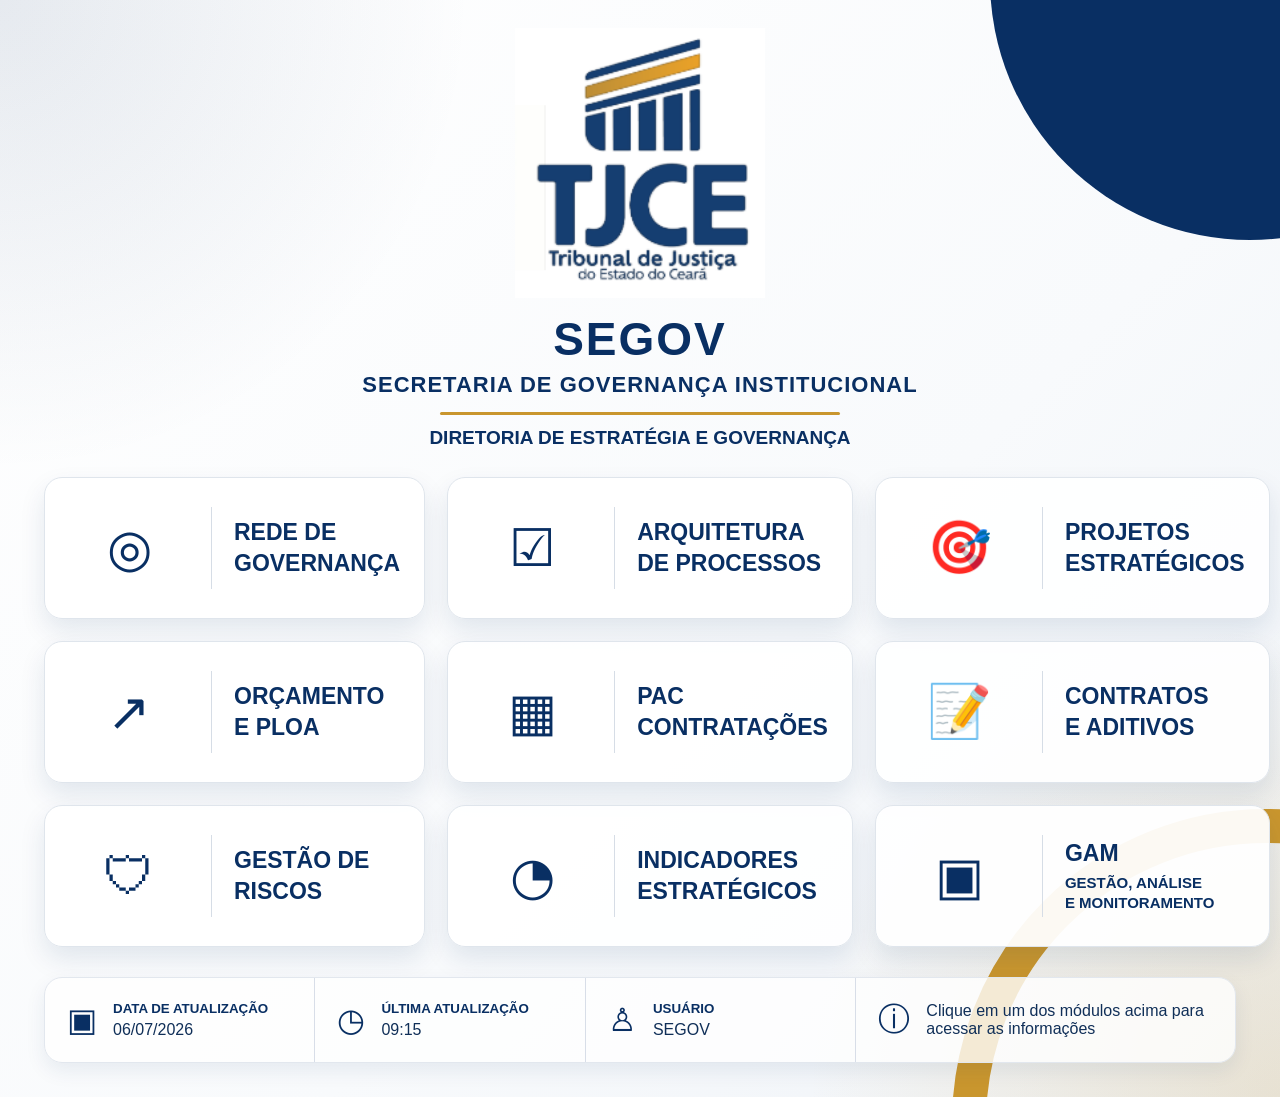
==== index.html @ 6ba002aa "Add files via upload" ====
<!DOCTYPE html>
<html lang="pt-BR">
<head>
<meta charset="UTF-8">
<meta name="viewport" content="width=device-width, initial-scale=1.0">
<title>Cockpit de Governança - TJCE</title>
<style>
:root {
  --azul:#092f63;
  --azul2:#0f407a;
  --dourado:#c9962e;
  --cinza:#f5f7fa;
  --texto:#092f63;
}
* { box-sizing:border-box; margin:0; padding:0; font-family:"Segoe UI", Arial, sans-serif; }
body {
  min-height:100vh;
  background:
    radial-gradient(circle at 0% 0%, rgba(9,47,99,.10), transparent 28%),
    radial-gradient(circle at 100% 100%, rgba(201,150,46,.18), transparent 28%),
    linear-gradient(135deg,#ffffff 0%,#f8fafc 60%,#eef2f7 100%);
  color:var(--texto);
}
.page {
  min-height:100vh;
  padding:28px 44px 34px;
  position:relative;
  overflow:hidden;
}
.page:before {
  content:"";
  position:absolute;
  width:520px;
  height:520px;
  right:-230px;
  top:-280px;
  border-radius:50%;
  background:var(--azul);
  z-index:0;
}
.page:after {
  content:"";
  position:absolute;
  width:560px;
  height:560px;
  right:-300px;
  bottom:-340px;
  border-radius:50%;
  border:34px solid var(--dourado);
  z-index:0;
}
.header, .grid, .footer, .panel { position:relative; z-index:2; }
.header { text-align:center; margin-bottom:28px; }
.logo { width:250px; max-width:70%; margin-bottom:10px; }
.header h1 { font-size:46px; letter-spacing:2px; color:var(--azul); font-weight:900; }
.header h2 { margin-top:6px; font-size:22px; letter-spacing:1px; color:var(--azul); font-weight:800; }
.line { width:400px; max-width:70%; height:3px; background:var(--dourado); margin:14px auto 12px; border-radius:99px; }
.header h3 { font-size:19px; font-weight:700; color:var(--azul); }
.grid {
  display:grid;
  grid-template-columns:repeat(3,1fr);
  gap:22px;
  max-width:1260px;
  margin:0 auto;
}
.card {
  min-height:140px;
  background:rgba(255,255,255,.94);
  border:1px solid #dfe5ec;
  border-radius:18px;
  padding:24px;
  display:grid;
  grid-template-columns:120px 1px 1fr;
  align-items:center;
  gap:22px;
  box-shadow:0 12px 26px rgba(9,47,99,.10);
  cursor:pointer;
  transition:.22s ease;
  text-decoration:none;
  color:var(--azul);
}
.card:hover {
  transform:translateY(-5px);
  border-color:var(--dourado);
  box-shadow:0 18px 32px rgba(9,47,99,.18);
}
.icon {
  width:92px;
  height:92px;
  margin:auto;
  display:flex;
  align-items:center;
  justify-content:center;
  font-size:52px;
  color:var(--azul);
}
.sep { height:82px; background:#d6dde6; }
.card-title { font-size:23px; line-height:1.35; font-weight:900; text-transform:uppercase; }
.card-sub { display:block; font-size:15px; margin-top:4px; font-weight:800; }
.footer {
  max-width:1260px;
  margin:30px auto 0;
  display:grid;
  grid-template-columns:1fr 1fr 1fr 1.4fr;
  background:rgba(255,255,255,.80);
  border-radius:18px;
  border:1px solid #e2e7ee;
  box-shadow:0 8px 20px rgba(9,47,99,.08);
  overflow:hidden;
}
.footer-item {
  padding:20px 22px;
  display:flex;
  gap:16px;
  align-items:center;
  border-right:1px solid #d8dee8;
}
.footer-item:last-child { border-right:none; }
.footer-icon { font-size:32px; color:var(--azul); }
.footer-item small { display:block; font-weight:800; margin-bottom:5px; color:var(--azul); }
.footer-item span { font-size:16px; color:#102f58; }
.panel {
  max-width:1260px;
  margin:24px auto 0;
  display:none;
  background:var(--azul);
  color:#fff;
  border-radius:18px;
  padding:24px 28px;
  box-shadow:0 12px 26px rgba(9,47,99,.18);
}
.panel.active { display:block; }
.panel h2 { margin-bottom:8px; }
.panel p { color:#e7eef8; }
.back {
  margin-top:14px;
  background:var(--dourado);
  color:#fff;
  border:0;
  border-radius:10px;
  padding:10px 18px;
  font-weight:800;
  cursor:pointer;
}
@media(max-width:1050px) {
  .grid { grid-template-columns:1fr 1fr; }
  .footer { grid-template-columns:1fr 1fr; }
}
@media(max-width:720px) {
  .page { padding:20px; }
  .header h1 { font-size:34px; }
  .grid { grid-template-columns:1fr; }
  .card { grid-template-columns:82px 1px 1fr; padding:18px; }
  .icon { width:70px; height:70px; font-size:40px; }
  .card-title { font-size:19px; }
  .footer { grid-template-columns:1fr; }
  .footer-item { border-right:none; border-bottom:1px solid #d8dee8; }
}
</style>
</head>
<body>
<div class="page">
  <header class="header">
    <img class="logo" src="[data-uri]" alt="Logo TJCE">
    <h1>SEGOV</h1>
    <h2>SECRETARIA DE GOVERNANÇA INSTITUCIONAL</h2>
    <div class="line"></div>
    <h3>DIRETORIA DE ESTRATÉGIA E GOVERNANÇA</h3>
  </header>

  <main class="grid">
    <a class="card" href="#rede" onclick="openPanel('rede')"><div class="icon">◎</div><div class="sep"></div><div class="card-title">Rede de<br>Governança</div></a>
    <a class="card" href="#processos" onclick="openPanel('processos')"><div class="icon">☑</div><div class="sep"></div><div class="card-title">Arquitetura<br>de Processos</div></a>
    <a class="card" href="#projetos" onclick="openPanel('projetos')"><div class="icon">🎯</div><div class="sep"></div><div class="card-title">Projetos<br>Estratégicos</div></a>
    <a class="card" href="#orcamento" onclick="openPanel('orcamento')"><div class="icon">↗</div><div class="sep"></div><div class="card-title">Orçamento<br>e PLOA</div></a>
    <a class="card" href="#pac" onclick="openPanel('pac')"><div class="icon">▦</div><div class="sep"></div><div class="card-title">PAC<br>Contratações</div></a>
    <a class="card" href="#contratos" onclick="openPanel('contratos')"><div class="icon">📝</div><div class="sep"></div><div class="card-title">Contratos<br>e Aditivos</div></a>
    <a class="card" href="#riscos" onclick="openPanel('riscos')"><div class="icon">🛡</div><div class="sep"></div><div class="card-title">Gestão de<br>Riscos</div></a>
    <a class="card" href="#indicadores" onclick="openPanel('indicadores')"><div class="icon">◔</div><div class="sep"></div><div class="card-title">Indicadores<br>Estratégicos</div></a>
    <a class="card" href="#gam" onclick="openPanel('gam')"><div class="icon">▣</div><div class="sep"></div><div class="card-title">GAM<span class="card-sub">Gestão, Análise<br>e Monitoramento</span></div></a>
  </main>

  <section id="rede" class="panel"><h2>Rede de Governança</h2><p>Área para diagnóstico, representantes, reuniões, pendências, planos de ação e acompanhamento das unidades.</p><button class="back" onclick="closePanels()">Voltar</button></section>
  <section id="processos" class="panel"><h2>Arquitetura de Processos</h2><p>Área para cadeia de valor, processos mapeados, fluxos, responsáveis e revisão dos processos institucionais.</p><button class="back" onclick="closePanels()">Voltar</button></section>
  <section id="projetos" class="panel"><h2>Projetos Estratégicos</h2><p>Área para monitoramento dos projetos estratégicos, entregas, responsáveis, cronogramas e status.</p><button class="back" onclick="closePanels()">Voltar</button></section>
  <section id="orcamento" class="panel"><h2>Orçamento e PLOA</h2><p>Área para demandas orçamentárias, LOA/PLOA, execução, projeções e consolidação de necessidades.</p><button class="back" onclick="closePanels()">Voltar</button></section>
  <section id="pac" class="panel"><h2>PAC Contratações</h2><p>Área para demandas do PAC, inclusões, alterações, exclusões, situação das contratações e aderência ao planejamento.</p><button class="back" onclick="closePanels()">Voltar</button></section>
  <section id="contratos" class="panel"><h2>Contratos e Aditivos</h2><p>Área para renovações, aditivos, repactuações, reajustes, contas vinculadas e contratos críticos.</p><button class="back" onclick="closePanels()">Voltar</button></section>
  <section id="riscos" class="panel"><h2>Gestão de Riscos</h2><p>Área para riscos institucionais, controles, planos de tratamento e matriz de acompanhamento.</p><button class="back" onclick="closePanels()">Voltar</button></section>
  <section id="indicadores" class="panel"><h2>Indicadores Estratégicos</h2><p>Área para KPIs, metas, desempenho das unidades, prazos, gargalos e visão executiva.</p><button class="back" onclick="closePanels()">Voltar</button></section>
  <section id="gam" class="panel"><h2>GAM — Gestão, Análise e Monitoramento</h2><p>Área para relatórios gerenciais, monitoramento integrado, análises executivas e painéis de acompanhamento.</p><button class="back" onclick="closePanels()">Voltar</button></section>

  <footer class="footer">
    <div class="footer-item"><div class="footer-icon">▣</div><div><small>DATA DE ATUALIZAÇÃO</small><span>06/07/2026</span></div></div>
    <div class="footer-item"><div class="footer-icon">◷</div><div><small>ÚLTIMA ATUALIZAÇÃO</small><span>09:15</span></div></div>
    <div class="footer-item"><div class="footer-icon">♙</div><div><small>USUÁRIO</small><span>SEGOV</span></div></div>
    <div class="footer-item"><div class="footer-icon">ⓘ</div><div><span>Clique em um dos módulos acima para acessar as informações</span></div></div>
  </footer>
</div>
<script>
function openPanel(id) {
  document.querySelectorAll('.panel').forEach(p => p.classList.remove('active'));
  document.getElementById(id).classList.add('active');
}
function closePanels() {
  document.querySelectorAll('.panel').forEach(p => p.classList.remove('active'));
  history.pushState("", document.title, window.location.pathname + window.location.search);
}
</script>
</body>
</html>
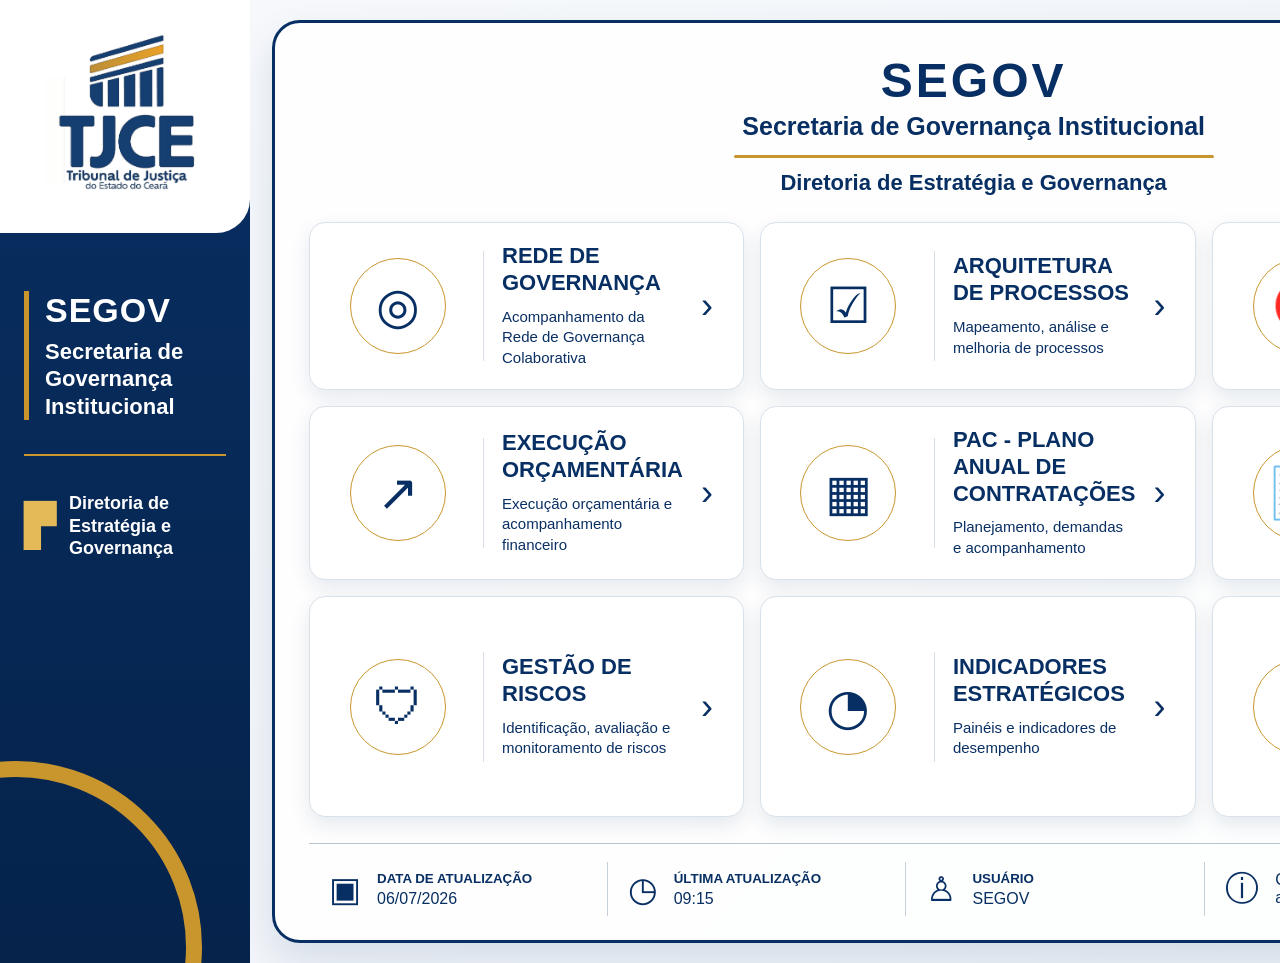
==== commit 82be5f0f: "Update index.html" ====
--- a/index.html
+++ b/index.html
@@ -3,209 +3,87 @@
 <head>
 <meta charset="UTF-8">
 <meta name="viewport" content="width=device-width, initial-scale=1.0">
-<title>Cockpit de Governança - TJCE</title>
+<title>SEGOV - Cockpit de Governança</title>
 <style>
-:root {
-  --azul:#092f63;
-  --azul2:#0f407a;
-  --dourado:#c9962e;
-  --cinza:#f5f7fa;
-  --texto:#092f63;
-}
-* { box-sizing:border-box; margin:0; padding:0; font-family:"Segoe UI", Arial, sans-serif; }
-body {
-  min-height:100vh;
-  background:
-    radial-gradient(circle at 0% 0%, rgba(9,47,99,.10), transparent 28%),
-    radial-gradient(circle at 100% 100%, rgba(201,150,46,.18), transparent 28%),
-    linear-gradient(135deg,#ffffff 0%,#f8fafc 60%,#eef2f7 100%);
-  color:var(--texto);
-}
-.page {
-  min-height:100vh;
-  padding:28px 44px 34px;
-  position:relative;
-  overflow:hidden;
-}
-.page:before {
-  content:"";
-  position:absolute;
-  width:520px;
-  height:520px;
-  right:-230px;
-  top:-280px;
-  border-radius:50%;
-  background:var(--azul);
-  z-index:0;
-}
-.page:after {
-  content:"";
-  position:absolute;
-  width:560px;
-  height:560px;
-  right:-300px;
-  bottom:-340px;
-  border-radius:50%;
-  border:34px solid var(--dourado);
-  z-index:0;
-}
-.header, .grid, .footer, .panel { position:relative; z-index:2; }
-.header { text-align:center; margin-bottom:28px; }
-.logo { width:250px; max-width:70%; margin-bottom:10px; }
-.header h1 { font-size:46px; letter-spacing:2px; color:var(--azul); font-weight:900; }
-.header h2 { margin-top:6px; font-size:22px; letter-spacing:1px; color:var(--azul); font-weight:800; }
-.line { width:400px; max-width:70%; height:3px; background:var(--dourado); margin:14px auto 12px; border-radius:99px; }
-.header h3 { font-size:19px; font-weight:700; color:var(--azul); }
-.grid {
-  display:grid;
-  grid-template-columns:repeat(3,1fr);
-  gap:22px;
-  max-width:1260px;
-  margin:0 auto;
-}
-.card {
-  min-height:140px;
-  background:rgba(255,255,255,.94);
-  border:1px solid #dfe5ec;
-  border-radius:18px;
-  padding:24px;
-  display:grid;
-  grid-template-columns:120px 1px 1fr;
-  align-items:center;
-  gap:22px;
-  box-shadow:0 12px 26px rgba(9,47,99,.10);
-  cursor:pointer;
-  transition:.22s ease;
-  text-decoration:none;
-  color:var(--azul);
-}
-.card:hover {
-  transform:translateY(-5px);
-  border-color:var(--dourado);
-  box-shadow:0 18px 32px rgba(9,47,99,.18);
-}
-.icon {
-  width:92px;
-  height:92px;
-  margin:auto;
-  display:flex;
-  align-items:center;
-  justify-content:center;
-  font-size:52px;
-  color:var(--azul);
-}
-.sep { height:82px; background:#d6dde6; }
-.card-title { font-size:23px; line-height:1.35; font-weight:900; text-transform:uppercase; }
-.card-sub { display:block; font-size:15px; margin-top:4px; font-weight:800; }
-.footer {
-  max-width:1260px;
-  margin:30px auto 0;
-  display:grid;
-  grid-template-columns:1fr 1fr 1fr 1.4fr;
-  background:rgba(255,255,255,.80);
-  border-radius:18px;
-  border:1px solid #e2e7ee;
-  box-shadow:0 8px 20px rgba(9,47,99,.08);
-  overflow:hidden;
-}
-.footer-item {
-  padding:20px 22px;
-  display:flex;
-  gap:16px;
-  align-items:center;
-  border-right:1px solid #d8dee8;
-}
-.footer-item:last-child { border-right:none; }
-.footer-icon { font-size:32px; color:var(--azul); }
-.footer-item small { display:block; font-weight:800; margin-bottom:5px; color:var(--azul); }
-.footer-item span { font-size:16px; color:#102f58; }
-.panel {
-  max-width:1260px;
-  margin:24px auto 0;
-  display:none;
-  background:var(--azul);
-  color:#fff;
-  border-radius:18px;
-  padding:24px 28px;
-  box-shadow:0 12px 26px rgba(9,47,99,.18);
-}
-.panel.active { display:block; }
-.panel h2 { margin-bottom:8px; }
-.panel p { color:#e7eef8; }
-.back {
-  margin-top:14px;
-  background:var(--dourado);
-  color:#fff;
-  border:0;
-  border-radius:10px;
-  padding:10px 18px;
-  font-weight:800;
-  cursor:pointer;
-}
-@media(max-width:1050px) {
-  .grid { grid-template-columns:1fr 1fr; }
-  .footer { grid-template-columns:1fr 1fr; }
-}
-@media(max-width:720px) {
-  .page { padding:20px; }
-  .header h1 { font-size:34px; }
-  .grid { grid-template-columns:1fr; }
-  .card { grid-template-columns:82px 1px 1fr; padding:18px; }
-  .icon { width:70px; height:70px; font-size:40px; }
-  .card-title { font-size:19px; }
-  .footer { grid-template-columns:1fr; }
-  .footer-item { border-right:none; border-bottom:1px solid #d8dee8; }
-}
+:root{--azul:#082f63;--azul2:#05234b;--dourado:#c9962e;--texto:#061f48;--borda:#d9e1ea}
+*{box-sizing:border-box;margin:0;padding:0;font-family:"Segoe UI",Arial,sans-serif}
+body{min-height:100vh;background:linear-gradient(135deg,#f7f9fc,#eef3f8);color:var(--texto)}
+.dashboard{min-height:100vh;display:grid;grid-template-columns:250px 1fr}
+.sidebar{background:linear-gradient(180deg,var(--azul),var(--azul2));color:#fff;padding:28px 24px;position:relative;overflow:hidden}
+.sidebar:after{content:"";position:absolute;width:340px;height:340px;border:16px solid var(--dourado);border-radius:50%;left:-170px;bottom:-170px}
+.logo-box{background:#fff;margin:-28px -24px 58px;padding:28px 20px;text-align:center;border-bottom-right-radius:34px}
+.logo-box img{width:160px;max-width:100%}
+.side-title{border-left:5px solid var(--dourado);padding-left:16px;margin-bottom:34px;position:relative;z-index:1}
+.side-title h1{font-size:34px;letter-spacing:1px;margin-bottom:8px}
+.side-title p{font-size:22px;line-height:1.25;font-weight:700}
+.side-line{height:2px;background:var(--dourado);margin:26px 0 36px;position:relative;z-index:1}
+.side-dept{display:flex;gap:14px;align-items:center;font-size:18px;font-weight:600;line-height:1.25;position:relative;z-index:1}
+.side-dept .icon{font-size:40px;color:#e4b957}
+.main{padding:20px 22px}
+.frame{min-height:calc(100vh - 40px);border:3px solid var(--azul);border-radius:28px;background:rgba(255,255,255,.9);padding:30px 34px 24px;box-shadow:0 18px 38px rgba(8,47,99,.12)}
+.header{text-align:center;margin-bottom:26px}
+.header h1{font-size:48px;color:var(--azul);letter-spacing:3px;font-weight:900}
+.header h2{font-size:25px;color:var(--azul);margin-top:4px;font-weight:800}
+.gold-line{height:3px;width:480px;max-width:70%;background:var(--dourado);margin:14px auto 12px;border-radius:999px}
+.header h3{font-size:22px;color:var(--azul);font-weight:700}
+.cards{display:grid;grid-template-columns:repeat(3,1fr);gap:16px;margin-top:20px}
+.card{min-height:168px;background:#fff;border:1px solid var(--borda);border-radius:16px;display:grid;grid-template-columns:135px 1px 1fr 22px;align-items:center;gap:18px;padding:20px;color:var(--azul);text-decoration:none;box-shadow:0 8px 20px rgba(8,47,99,.10);transition:.2s ease;cursor:pointer}
+.card:hover{transform:translateY(-4px);border-color:var(--dourado);box-shadow:0 14px 28px rgba(8,47,99,.16)}
+.card-icon{width:96px;height:96px;border:1.5px solid var(--dourado);border-radius:50%;display:flex;align-items:center;justify-content:center;font-size:50px;color:var(--azul);margin:auto}
+.divider{height:110px;background:#d7dee7}
+.card h4{font-size:22px;line-height:1.22;text-transform:uppercase;margin-bottom:10px;font-weight:900}
+.card p{font-size:15px;line-height:1.38;color:#092f63}
+.arrow{font-size:36px;font-weight:300;color:var(--azul)}
+.panel{display:none;margin-top:22px;background:var(--azul);color:#fff;border-radius:18px;padding:22px 26px;box-shadow:0 12px 24px rgba(8,47,99,.16)}
+.panel.active{display:block}.panel h2{margin-bottom:8px}.panel p{color:#e7eef8}
+.back{margin-top:14px;background:var(--dourado);color:white;border:0;padding:10px 18px;border-radius:10px;font-weight:800;cursor:pointer}
+.footer{margin-top:26px;border-top:1px solid #b9c4d1;display:grid;grid-template-columns:1fr 1fr 1fr 1.45fr;padding-top:18px}
+.footer-item{display:flex;align-items:center;gap:16px;padding:4px 20px;border-right:1px solid #c6d0dc}.footer-item:last-child{border-right:none}
+.footer-icon{font-size:34px;color:var(--azul)}.footer-item small{display:block;color:var(--azul);font-weight:800;margin-bottom:4px}.footer-item span{color:var(--azul);font-size:16px}
+@media(max-width:1180px){.dashboard{grid-template-columns:1fr}.sidebar{display:none}.cards{grid-template-columns:1fr 1fr}}
+@media(max-width:760px){.main{padding:12px}.frame{padding:22px 16px}.header h1{font-size:34px}.header h2{font-size:19px}.header h3{font-size:17px}.cards{grid-template-columns:1fr}.card{grid-template-columns:90px 1px 1fr 18px;gap:12px;padding:16px}.card-icon{width:74px;height:74px;font-size:38px}.divider{height:84px}.card h4{font-size:18px}.card p{font-size:13px}.footer{grid-template-columns:1fr}.footer-item{border-right:none;border-bottom:1px solid #c6d0dc;padding:14px 6px}}
 </style>
 </head>
 <body>
-<div class="page">
-  <header class="header">
-    <img class="logo" src="[data-uri]" alt="Logo TJCE">
-    <h1>SEGOV</h1>
-    <h2>SECRETARIA DE GOVERNANÇA INSTITUCIONAL</h2>
-    <div class="line"></div>
-    <h3>DIRETORIA DE ESTRATÉGIA E GOVERNANÇA</h3>
-  </header>
-
-  <main class="grid">
-    <a class="card" href="#rede" onclick="openPanel('rede')"><div class="icon">◎</div><div class="sep"></div><div class="card-title">Rede de<br>Governança</div></a>
-    <a class="card" href="#processos" onclick="openPanel('processos')"><div class="icon">☑</div><div class="sep"></div><div class="card-title">Arquitetura<br>de Processos</div></a>
-    <a class="card" href="#projetos" onclick="openPanel('projetos')"><div class="icon">🎯</div><div class="sep"></div><div class="card-title">Projetos<br>Estratégicos</div></a>
-    <a class="card" href="#orcamento" onclick="openPanel('orcamento')"><div class="icon">↗</div><div class="sep"></div><div class="card-title">Orçamento<br>e PLOA</div></a>
-    <a class="card" href="#pac" onclick="openPanel('pac')"><div class="icon">▦</div><div class="sep"></div><div class="card-title">PAC<br>Contratações</div></a>
-    <a class="card" href="#contratos" onclick="openPanel('contratos')"><div class="icon">📝</div><div class="sep"></div><div class="card-title">Contratos<br>e Aditivos</div></a>
-    <a class="card" href="#riscos" onclick="openPanel('riscos')"><div class="icon">🛡</div><div class="sep"></div><div class="card-title">Gestão de<br>Riscos</div></a>
-    <a class="card" href="#indicadores" onclick="openPanel('indicadores')"><div class="icon">◔</div><div class="sep"></div><div class="card-title">Indicadores<br>Estratégicos</div></a>
-    <a class="card" href="#gam" onclick="openPanel('gam')"><div class="icon">▣</div><div class="sep"></div><div class="card-title">GAM<span class="card-sub">Gestão, Análise<br>e Monitoramento</span></div></a>
-  </main>
-
-  <section id="rede" class="panel"><h2>Rede de Governança</h2><p>Área para diagnóstico, representantes, reuniões, pendências, planos de ação e acompanhamento das unidades.</p><button class="back" onclick="closePanels()">Voltar</button></section>
-  <section id="processos" class="panel"><h2>Arquitetura de Processos</h2><p>Área para cadeia de valor, processos mapeados, fluxos, responsáveis e revisão dos processos institucionais.</p><button class="back" onclick="closePanels()">Voltar</button></section>
-  <section id="projetos" class="panel"><h2>Projetos Estratégicos</h2><p>Área para monitoramento dos projetos estratégicos, entregas, responsáveis, cronogramas e status.</p><button class="back" onclick="closePanels()">Voltar</button></section>
-  <section id="orcamento" class="panel"><h2>Orçamento e PLOA</h2><p>Área para demandas orçamentárias, LOA/PLOA, execução, projeções e consolidação de necessidades.</p><button class="back" onclick="closePanels()">Voltar</button></section>
-  <section id="pac" class="panel"><h2>PAC Contratações</h2><p>Área para demandas do PAC, inclusões, alterações, exclusões, situação das contratações e aderência ao planejamento.</p><button class="back" onclick="closePanels()">Voltar</button></section>
-  <section id="contratos" class="panel"><h2>Contratos e Aditivos</h2><p>Área para renovações, aditivos, repactuações, reajustes, contas vinculadas e contratos críticos.</p><button class="back" onclick="closePanels()">Voltar</button></section>
-  <section id="riscos" class="panel"><h2>Gestão de Riscos</h2><p>Área para riscos institucionais, controles, planos de tratamento e matriz de acompanhamento.</p><button class="back" onclick="closePanels()">Voltar</button></section>
-  <section id="indicadores" class="panel"><h2>Indicadores Estratégicos</h2><p>Área para KPIs, metas, desempenho das unidades, prazos, gargalos e visão executiva.</p><button class="back" onclick="closePanels()">Voltar</button></section>
-  <section id="gam" class="panel"><h2>GAM — Gestão, Análise e Monitoramento</h2><p>Área para relatórios gerenciais, monitoramento integrado, análises executivas e painéis de acompanhamento.</p><button class="back" onclick="closePanels()">Voltar</button></section>
-
-  <footer class="footer">
-    <div class="footer-item"><div class="footer-icon">▣</div><div><small>DATA DE ATUALIZAÇÃO</small><span>06/07/2026</span></div></div>
-    <div class="footer-item"><div class="footer-icon">◷</div><div><small>ÚLTIMA ATUALIZAÇÃO</small><span>09:15</span></div></div>
-    <div class="footer-item"><div class="footer-icon">♙</div><div><small>USUÁRIO</small><span>SEGOV</span></div></div>
-    <div class="footer-item"><div class="footer-icon">ⓘ</div><div><span>Clique em um dos módulos acima para acessar as informações</span></div></div>
-  </footer>
-</div>
+<div class="dashboard">
+<aside class="sidebar">
+<div class="logo-box"><img src="[data-uri]" alt="Logo TJCE"></div>
+<div class="side-title"><h1>SEGOV</h1><p>Secretaria de<br>Governança<br>Institucional</p></div>
+<div class="side-line"></div>
+<div class="side-dept"><div class="icon">▛</div><div>Diretoria de<br>Estratégia e<br>Governança</div></div>
+</aside>
+<main class="main"><section class="frame">
+<header class="header"><h1>SEGOV</h1><h2>Secretaria de Governança Institucional</h2><div class="gold-line"></div><h3>Diretoria de Estratégia e Governança</h3></header>
+<section class="cards">
+<a class="card" href="#rede" onclick="openPanel('rede')"><div class="card-icon">◎</div><div class="divider"></div><div><h4>Rede de Governança</h4><p>Acompanhamento da Rede de Governança Colaborativa</p></div><div class="arrow">›</div></a>
+<a class="card" href="#processos" onclick="openPanel('processos')"><div class="card-icon">☑</div><div class="divider"></div><div><h4>Arquitetura de Processos</h4><p>Mapeamento, análise e melhoria de processos</p></div><div class="arrow">›</div></a>
+<a class="card" href="#projetos" onclick="openPanel('projetos')"><div class="card-icon">🎯</div><div class="divider"></div><div><h4>Projetos Estratégicos</h4><p>Acompanhamento dos projetos estratégicos do TJCE</p></div><div class="arrow">›</div></a>
+<a class="card" href="#orcamento" onclick="openPanel('orcamento')"><div class="card-icon">↗</div><div class="divider"></div><div><h4>Execução Orçamentária</h4><p>Execução orçamentária e acompanhamento financeiro</p></div><div class="arrow">›</div></a>
+<a class="card" href="#pac" onclick="openPanel('pac')"><div class="card-icon">▦</div><div class="divider"></div><div><h4>PAC - Plano Anual de Contratações</h4><p>Planejamento, demandas e acompanhamento</p></div><div class="arrow">›</div></a>
+<a class="card" href="#contratos" onclick="openPanel('contratos')"><div class="card-icon">📝</div><div class="divider"></div><div><h4>Contratos e Aditivos</h4><p>Gestão e fiscalização de contratos, aditivos e renovações</p></div><div class="arrow">›</div></a>
+<a class="card" href="#riscos" onclick="openPanel('riscos')"><div class="card-icon">🛡</div><div class="divider"></div><div><h4>Gestão de Riscos</h4><p>Identificação, avaliação e monitoramento de riscos</p></div><div class="arrow">›</div></a>
+<a class="card" href="#indicadores" onclick="openPanel('indicadores')"><div class="card-icon">◔</div><div class="divider"></div><div><h4>Indicadores Estratégicos</h4><p>Painéis e indicadores de desempenho</p></div><div class="arrow">›</div></a>
+<a class="card" href="#gam" onclick="openPanel('gam')"><div class="card-icon">▣</div><div class="divider"></div><div><h4>GAM - Gratificação por Alcance de Metas</h4><p>Gestão, análise e monitoramento das metas</p></div><div class="arrow">›</div></a>
+</section>
+<section id="rede" class="panel"><h2>Rede de Governança</h2><p>Substitua esta área por link, dashboard ou página específica.</p><button class="back" onclick="closePanels()">Voltar</button></section>
+<section id="processos" class="panel"><h2>Arquitetura de Processos</h2><p>Substitua esta área por link, dashboard ou página específica.</p><button class="back" onclick="closePanels()">Voltar</button></section>
+<section id="projetos" class="panel"><h2>Projetos Estratégicos</h2><p>Substitua esta área por link, dashboard ou página específica.</p><button class="back" onclick="closePanels()">Voltar</button></section>
+<section id="orcamento" class="panel"><h2>Execução Orçamentária</h2><p>Substitua esta área por link, dashboard ou página específica.</p><button class="back" onclick="closePanels()">Voltar</button></section>
+<section id="pac" class="panel"><h2>PAC - Plano Anual de Contratações</h2><p>Para abrir o site do PAC, substitua o href do botão pela URL oficial.</p><button class="back" onclick="closePanels()">Voltar</button></section>
+<section id="contratos" class="panel"><h2>Contratos e Aditivos</h2><p>Substitua esta área por link, dashboard ou página específica.</p><button class="back" onclick="closePanels()">Voltar</button></section>
+<section id="riscos" class="panel"><h2>Gestão de Riscos</h2><p>Substitua esta área por link, dashboard ou página específica.</p><button class="back" onclick="closePanels()">Voltar</button></section>
+<section id="indicadores" class="panel"><h2>Indicadores Estratégicos</h2><p>Substitua esta área por link, dashboard ou página específica.</p><button class="back" onclick="closePanels()">Voltar</button></section>
+<section id="gam" class="panel"><h2>GAM - Gratificação por Alcance de Metas</h2><p>Substitua esta área por link, dashboard ou página específica.</p><button class="back" onclick="closePanels()">Voltar</button></section>
+<footer class="footer">
+<div class="footer-item"><div class="footer-icon">▣</div><div><small>DATA DE ATUALIZAÇÃO</small><span>06/07/2026</span></div></div>
+<div class="footer-item"><div class="footer-icon">◷</div><div><small>ÚLTIMA ATUALIZAÇÃO</small><span>09:15</span></div></div>
+<div class="footer-item"><div class="footer-icon">♙</div><div><small>USUÁRIO</small><span>SEGOV</span></div></div>
+<div class="footer-item"><div class="footer-icon">ⓘ</div><div><span>Clique em um dos módulos acima para acessar as informações</span></div></div>
+</footer>
+</section></main></div>
 <script>
-function openPanel(id) {
-  document.querySelectorAll('.panel').forEach(p => p.classList.remove('active'));
-  document.getElementById(id).classList.add('active');
-}
-function closePanels() {
-  document.querySelectorAll('.panel').forEach(p => p.classList.remove('active'));
-  history.pushState("", document.title, window.location.pathname + window.location.search);
-}
+function openPanel(id){document.querySelectorAll(".panel").forEach(p=>p.classList.remove("active"));document.getElementById(id).classList.add("active")}
+function closePanels(){document.querySelectorAll(".panel").forEach(p=>p.classList.remove("active"));history.pushState("",document.title,window.location.pathname+window.location.search)}
 </script>
 </body>
-</html>+</html>
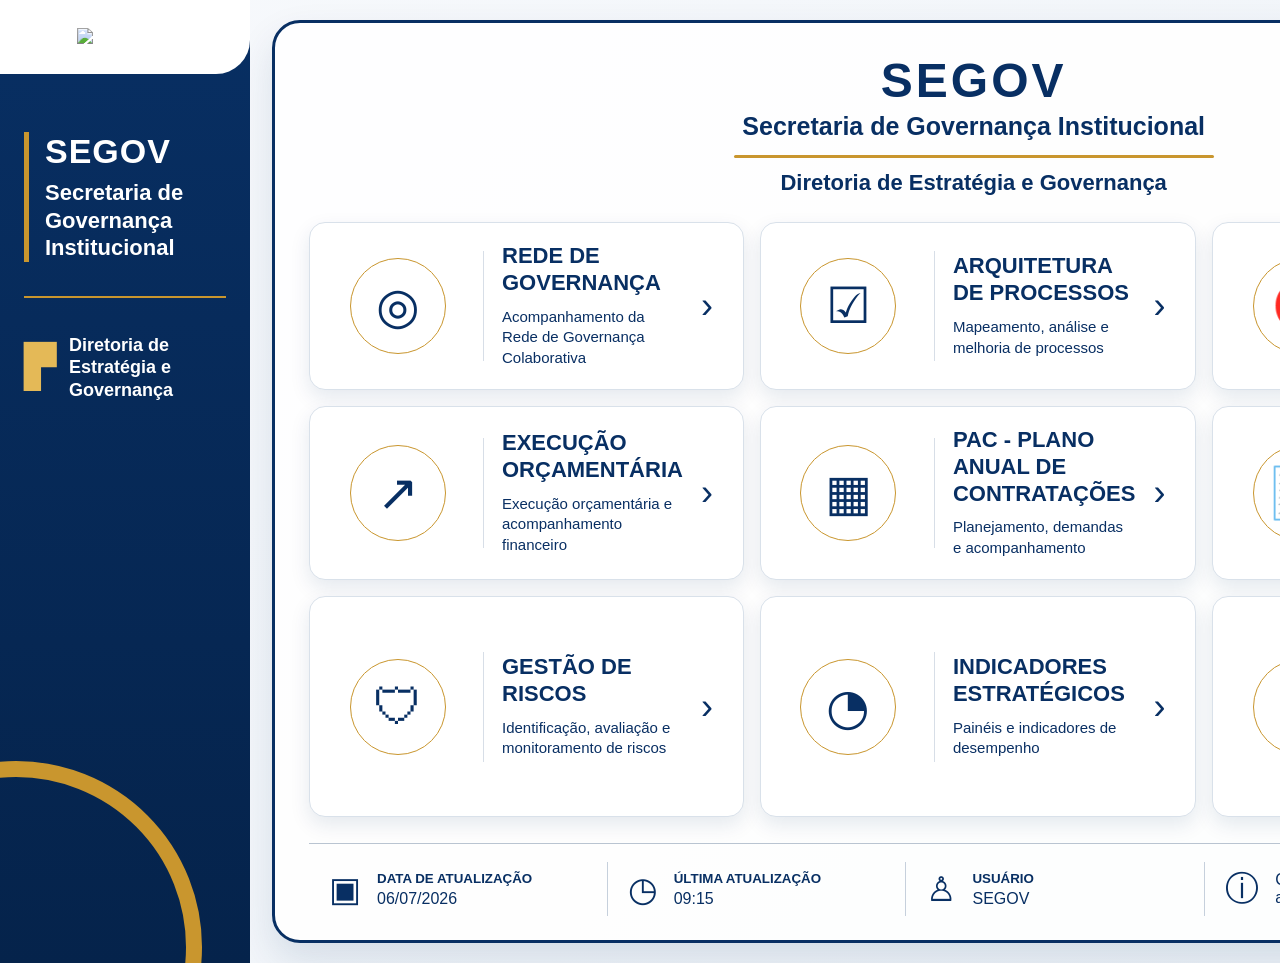
==== commit 57aaa40c: "Update index.html" ====
--- a/index.html
+++ b/index.html
@@ -3,87 +3,503 @@
 <head>
 <meta charset="UTF-8">
 <meta name="viewport" content="width=device-width, initial-scale=1.0">
-<title>SEGOV - Cockpit de Governança</title>
+<title>SEGOV - Portal de Governança</title>
+
 <style>
-:root{--azul:#082f63;--azul2:#05234b;--dourado:#c9962e;--texto:#061f48;--borda:#d9e1ea}
-*{box-sizing:border-box;margin:0;padding:0;font-family:"Segoe UI",Arial,sans-serif}
-body{min-height:100vh;background:linear-gradient(135deg,#f7f9fc,#eef3f8);color:var(--texto)}
-.dashboard{min-height:100vh;display:grid;grid-template-columns:250px 1fr}
-.sidebar{background:linear-gradient(180deg,var(--azul),var(--azul2));color:#fff;padding:28px 24px;position:relative;overflow:hidden}
-.sidebar:after{content:"";position:absolute;width:340px;height:340px;border:16px solid var(--dourado);border-radius:50%;left:-170px;bottom:-170px}
-.logo-box{background:#fff;margin:-28px -24px 58px;padding:28px 20px;text-align:center;border-bottom-right-radius:34px}
-.logo-box img{width:160px;max-width:100%}
-.side-title{border-left:5px solid var(--dourado);padding-left:16px;margin-bottom:34px;position:relative;z-index:1}
-.side-title h1{font-size:34px;letter-spacing:1px;margin-bottom:8px}
-.side-title p{font-size:22px;line-height:1.25;font-weight:700}
-.side-line{height:2px;background:var(--dourado);margin:26px 0 36px;position:relative;z-index:1}
-.side-dept{display:flex;gap:14px;align-items:center;font-size:18px;font-weight:600;line-height:1.25;position:relative;z-index:1}
-.side-dept .icon{font-size:40px;color:#e4b957}
-.main{padding:20px 22px}
-.frame{min-height:calc(100vh - 40px);border:3px solid var(--azul);border-radius:28px;background:rgba(255,255,255,.9);padding:30px 34px 24px;box-shadow:0 18px 38px rgba(8,47,99,.12)}
-.header{text-align:center;margin-bottom:26px}
-.header h1{font-size:48px;color:var(--azul);letter-spacing:3px;font-weight:900}
-.header h2{font-size:25px;color:var(--azul);margin-top:4px;font-weight:800}
-.gold-line{height:3px;width:480px;max-width:70%;background:var(--dourado);margin:14px auto 12px;border-radius:999px}
-.header h3{font-size:22px;color:var(--azul);font-weight:700}
-.cards{display:grid;grid-template-columns:repeat(3,1fr);gap:16px;margin-top:20px}
-.card{min-height:168px;background:#fff;border:1px solid var(--borda);border-radius:16px;display:grid;grid-template-columns:135px 1px 1fr 22px;align-items:center;gap:18px;padding:20px;color:var(--azul);text-decoration:none;box-shadow:0 8px 20px rgba(8,47,99,.10);transition:.2s ease;cursor:pointer}
-.card:hover{transform:translateY(-4px);border-color:var(--dourado);box-shadow:0 14px 28px rgba(8,47,99,.16)}
-.card-icon{width:96px;height:96px;border:1.5px solid var(--dourado);border-radius:50%;display:flex;align-items:center;justify-content:center;font-size:50px;color:var(--azul);margin:auto}
-.divider{height:110px;background:#d7dee7}
-.card h4{font-size:22px;line-height:1.22;text-transform:uppercase;margin-bottom:10px;font-weight:900}
-.card p{font-size:15px;line-height:1.38;color:#092f63}
-.arrow{font-size:36px;font-weight:300;color:var(--azul)}
-.panel{display:none;margin-top:22px;background:var(--azul);color:#fff;border-radius:18px;padding:22px 26px;box-shadow:0 12px 24px rgba(8,47,99,.16)}
-.panel.active{display:block}.panel h2{margin-bottom:8px}.panel p{color:#e7eef8}
-.back{margin-top:14px;background:var(--dourado);color:white;border:0;padding:10px 18px;border-radius:10px;font-weight:800;cursor:pointer}
-.footer{margin-top:26px;border-top:1px solid #b9c4d1;display:grid;grid-template-columns:1fr 1fr 1fr 1.45fr;padding-top:18px}
-.footer-item{display:flex;align-items:center;gap:16px;padding:4px 20px;border-right:1px solid #c6d0dc}.footer-item:last-child{border-right:none}
-.footer-icon{font-size:34px;color:var(--azul)}.footer-item small{display:block;color:var(--azul);font-weight:800;margin-bottom:4px}.footer-item span{color:var(--azul);font-size:16px}
-@media(max-width:1180px){.dashboard{grid-template-columns:1fr}.sidebar{display:none}.cards{grid-template-columns:1fr 1fr}}
-@media(max-width:760px){.main{padding:12px}.frame{padding:22px 16px}.header h1{font-size:34px}.header h2{font-size:19px}.header h3{font-size:17px}.cards{grid-template-columns:1fr}.card{grid-template-columns:90px 1px 1fr 18px;gap:12px;padding:16px}.card-icon{width:74px;height:74px;font-size:38px}.divider{height:84px}.card h4{font-size:18px}.card p{font-size:13px}.footer{grid-template-columns:1fr}.footer-item{border-right:none;border-bottom:1px solid #c6d0dc;padding:14px 6px}}
+:root{
+  --azul:#082f63;
+  --azul2:#05234b;
+  --dourado:#c9962e;
+  --texto:#061f48;
+  --borda:#d9e1ea;
+}
+
+*{
+  box-sizing:border-box;
+  margin:0;
+  padding:0;
+  font-family:"Segoe UI", Arial, sans-serif;
+}
+
+body{
+  min-height:100vh;
+  background:linear-gradient(135deg,#f7f9fc,#eef3f8);
+  color:var(--texto);
+}
+
+.dashboard{
+  min-height:100vh;
+  display:grid;
+  grid-template-columns:250px 1fr;
+}
+
+.sidebar{
+  background:linear-gradient(180deg,var(--azul),var(--azul2));
+  color:#fff;
+  padding:28px 24px;
+  position:relative;
+  overflow:hidden;
+}
+
+.sidebar:after{
+  content:"";
+  position:absolute;
+  width:340px;
+  height:340px;
+  border:16px solid var(--dourado);
+  border-radius:50%;
+  left:-170px;
+  bottom:-170px;
+}
+
+.logo-box{
+  background:#fff;
+  margin:-28px -24px 58px;
+  padding:28px 20px;
+  text-align:center;
+  border-bottom-right-radius:34px;
+}
+
+.logo-box img{
+  width:160px;
+  max-width:100%;
+}
+
+.side-title{
+  border-left:5px solid var(--dourado);
+  padding-left:16px;
+  margin-bottom:34px;
+  position:relative;
+  z-index:1;
+}
+
+.side-title h1{
+  font-size:34px;
+  letter-spacing:1px;
+  margin-bottom:8px;
+}
+
+.side-title p{
+  font-size:22px;
+  line-height:1.25;
+  font-weight:700;
+}
+
+.side-line{
+  height:2px;
+  background:var(--dourado);
+  margin:26px 0 36px;
+  position:relative;
+  z-index:1;
+}
+
+.side-dept{
+  display:flex;
+  gap:14px;
+  align-items:center;
+  font-size:18px;
+  font-weight:600;
+  line-height:1.25;
+  position:relative;
+  z-index:1;
+}
+
+.side-dept .icon{
+  font-size:40px;
+  color:#e4b957;
+}
+
+.main{
+  padding:20px 22px;
+}
+
+.frame{
+  min-height:calc(100vh - 40px);
+  border:3px solid var(--azul);
+  border-radius:28px;
+  background:rgba(255,255,255,.9);
+  padding:30px 34px 24px;
+  box-shadow:0 18px 38px rgba(8,47,99,.12);
+}
+
+.header{
+  text-align:center;
+  margin-bottom:26px;
+}
+
+.header h1{
+  font-size:48px;
+  color:var(--azul);
+  letter-spacing:3px;
+  font-weight:900;
+}
+
+.header h2{
+  font-size:25px;
+  color:var(--azul);
+  margin-top:4px;
+  font-weight:800;
+}
+
+.gold-line{
+  height:3px;
+  width:480px;
+  max-width:70%;
+  background:var(--dourado);
+  margin:14px auto 12px;
+  border-radius:999px;
+}
+
+.header h3{
+  font-size:22px;
+  color:var(--azul);
+  font-weight:700;
+}
+
+.cards{
+  display:grid;
+  grid-template-columns:repeat(3,1fr);
+  gap:16px;
+  margin-top:20px;
+}
+
+.card{
+  min-height:168px;
+  background:#fff;
+  border:1px solid var(--borda);
+  border-radius:16px;
+  display:grid;
+  grid-template-columns:135px 1px 1fr 22px;
+  align-items:center;
+  gap:18px;
+  padding:20px;
+  color:var(--azul);
+  text-decoration:none;
+  box-shadow:0 8px 20px rgba(8,47,99,.10);
+  transition:.2s ease;
+  cursor:pointer;
+}
+
+.card:hover{
+  transform:translateY(-4px);
+  border-color:var(--dourado);
+  box-shadow:0 14px 28px rgba(8,47,99,.16);
+}
+
+.card-icon{
+  width:96px;
+  height:96px;
+  border:1.5px solid var(--dourado);
+  border-radius:50%;
+  display:flex;
+  align-items:center;
+  justify-content:center;
+  font-size:50px;
+  color:var(--azul);
+  margin:auto;
+}
+
+.divider{
+  height:110px;
+  background:#d7dee7;
+}
+
+.card h4{
+  font-size:22px;
+  line-height:1.22;
+  text-transform:uppercase;
+  margin-bottom:10px;
+  font-weight:900;
+}
+
+.card p{
+  font-size:15px;
+  line-height:1.38;
+  color:#092f63;
+}
+
+.arrow{
+  font-size:36px;
+  font-weight:300;
+  color:var(--azul);
+}
+
+.footer{
+  margin-top:26px;
+  border-top:1px solid #b9c4d1;
+  display:grid;
+  grid-template-columns:1fr 1fr 1fr 1.45fr;
+  padding-top:18px;
+}
+
+.footer-item{
+  display:flex;
+  align-items:center;
+  gap:16px;
+  padding:4px 20px;
+  border-right:1px solid #c6d0dc;
+}
+
+.footer-item:last-child{
+  border-right:none;
+}
+
+.footer-icon{
+  font-size:34px;
+  color:var(--azul);
+}
+
+.footer-item small{
+  display:block;
+  color:var(--azul);
+  font-weight:800;
+  margin-bottom:4px;
+}
+
+.footer-item span{
+  color:var(--azul);
+  font-size:16px;
+}
+
+@media(max-width:1180px){
+  .dashboard{
+    grid-template-columns:1fr;
+  }
+
+  .sidebar{
+    display:none;
+  }
+
+  .cards{
+    grid-template-columns:1fr 1fr;
+  }
+}
+
+@media(max-width:760px){
+  .main{
+    padding:12px;
+  }
+
+  .frame{
+    padding:22px 16px;
+  }
+
+  .header h1{
+    font-size:34px;
+  }
+
+  .header h2{
+    font-size:19px;
+  }
+
+  .header h3{
+    font-size:17px;
+  }
+
+  .cards{
+    grid-template-columns:1fr;
+  }
+
+  .card{
+    grid-template-columns:90px 1px 1fr 18px;
+    gap:12px;
+    padding:16px;
+  }
+
+  .card-icon{
+    width:74px;
+    height:74px;
+    font-size:38px;
+  }
+
+  .divider{
+    height:84px;
+  }
+
+  .card h4{
+    font-size:18px;
+  }
+
+  .card p{
+    font-size:13px;
+  }
+
+  .footer{
+    grid-template-columns:1fr;
+  }
+
+  .footer-item{
+    border-right:none;
+    border-bottom:1px solid #c6d0dc;
+    padding:14px 6px;
+  }
+}
 </style>
 </head>
+
 <body>
 <div class="dashboard">
-<aside class="sidebar">
-<div class="logo-box"><img src="[data-uri]" alt="Logo TJCE"></div>
-<div class="side-title"><h1>SEGOV</h1><p>Secretaria de<br>Governança<br>Institucional</p></div>
-<div class="side-line"></div>
-<div class="side-dept"><div class="icon">▛</div><div>Diretoria de<br>Estratégia e<br>Governança</div></div>
-</aside>
-<main class="main"><section class="frame">
-<header class="header"><h1>SEGOV</h1><h2>Secretaria de Governança Institucional</h2><div class="gold-line"></div><h3>Diretoria de Estratégia e Governança</h3></header>
-<section class="cards">
-<a class="card" href="#rede" onclick="openPanel('rede')"><div class="card-icon">◎</div><div class="divider"></div><div><h4>Rede de Governança</h4><p>Acompanhamento da Rede de Governança Colaborativa</p></div><div class="arrow">›</div></a>
-<a class="card" href="#processos" onclick="openPanel('processos')"><div class="card-icon">☑</div><div class="divider"></div><div><h4>Arquitetura de Processos</h4><p>Mapeamento, análise e melhoria de processos</p></div><div class="arrow">›</div></a>
-<a class="card" href="#projetos" onclick="openPanel('projetos')"><div class="card-icon">🎯</div><div class="divider"></div><div><h4>Projetos Estratégicos</h4><p>Acompanhamento dos projetos estratégicos do TJCE</p></div><div class="arrow">›</div></a>
-<a class="card" href="#orcamento" onclick="openPanel('orcamento')"><div class="card-icon">↗</div><div class="divider"></div><div><h4>Execução Orçamentária</h4><p>Execução orçamentária e acompanhamento financeiro</p></div><div class="arrow">›</div></a>
-<a class="card" href="#pac" onclick="openPanel('pac')"><div class="card-icon">▦</div><div class="divider"></div><div><h4>PAC - Plano Anual de Contratações</h4><p>Planejamento, demandas e acompanhamento</p></div><div class="arrow">›</div></a>
-<a class="card" href="#contratos" onclick="openPanel('contratos')"><div class="card-icon">📝</div><div class="divider"></div><div><h4>Contratos e Aditivos</h4><p>Gestão e fiscalização de contratos, aditivos e renovações</p></div><div class="arrow">›</div></a>
-<a class="card" href="#riscos" onclick="openPanel('riscos')"><div class="card-icon">🛡</div><div class="divider"></div><div><h4>Gestão de Riscos</h4><p>Identificação, avaliação e monitoramento de riscos</p></div><div class="arrow">›</div></a>
-<a class="card" href="#indicadores" onclick="openPanel('indicadores')"><div class="card-icon">◔</div><div class="divider"></div><div><h4>Indicadores Estratégicos</h4><p>Painéis e indicadores de desempenho</p></div><div class="arrow">›</div></a>
-<a class="card" href="#gam" onclick="openPanel('gam')"><div class="card-icon">▣</div><div class="divider"></div><div><h4>GAM - Gratificação por Alcance de Metas</h4><p>Gestão, análise e monitoramento das metas</p></div><div class="arrow">›</div></a>
-</section>
-<section id="rede" class="panel"><h2>Rede de Governança</h2><p>Substitua esta área por link, dashboard ou página específica.</p><button class="back" onclick="closePanels()">Voltar</button></section>
-<section id="processos" class="panel"><h2>Arquitetura de Processos</h2><p>Substitua esta área por link, dashboard ou página específica.</p><button class="back" onclick="closePanels()">Voltar</button></section>
-<section id="projetos" class="panel"><h2>Projetos Estratégicos</h2><p>Substitua esta área por link, dashboard ou página específica.</p><button class="back" onclick="closePanels()">Voltar</button></section>
-<section id="orcamento" class="panel"><h2>Execução Orçamentária</h2><p>Substitua esta área por link, dashboard ou página específica.</p><button class="back" onclick="closePanels()">Voltar</button></section>
-<section id="pac" class="panel"><h2>PAC - Plano Anual de Contratações</h2><p>Para abrir o site do PAC, substitua o href do botão pela URL oficial.</p><button class="back" onclick="closePanels()">Voltar</button></section>
-<section id="contratos" class="panel"><h2>Contratos e Aditivos</h2><p>Substitua esta área por link, dashboard ou página específica.</p><button class="back" onclick="closePanels()">Voltar</button></section>
-<section id="riscos" class="panel"><h2>Gestão de Riscos</h2><p>Substitua esta área por link, dashboard ou página específica.</p><button class="back" onclick="closePanels()">Voltar</button></section>
-<section id="indicadores" class="panel"><h2>Indicadores Estratégicos</h2><p>Substitua esta área por link, dashboard ou página específica.</p><button class="back" onclick="closePanels()">Voltar</button></section>
-<section id="gam" class="panel"><h2>GAM - Gratificação por Alcance de Metas</h2><p>Substitua esta área por link, dashboard ou página específica.</p><button class="back" onclick="closePanels()">Voltar</button></section>
-<footer class="footer">
-<div class="footer-item"><div class="footer-icon">▣</div><div><small>DATA DE ATUALIZAÇÃO</small><span>06/07/2026</span></div></div>
-<div class="footer-item"><div class="footer-icon">◷</div><div><small>ÚLTIMA ATUALIZAÇÃO</small><span>09:15</span></div></div>
-<div class="footer-item"><div class="footer-icon">♙</div><div><small>USUÁRIO</small><span>SEGOV</span></div></div>
-<div class="footer-item"><div class="footer-icon">ⓘ</div><div><span>Clique em um dos módulos acima para acessar as informações</span></div></div>
-</footer>
-</section></main></div>
-<script>
-function openPanel(id){document.querySelectorAll(".panel").forEach(p=>p.classList.remove("active"));document.getElementById(id).classList.add("active")}
-function closePanels(){document.querySelectorAll(".panel").forEach(p=>p.classList.remove("active"));history.pushState("",document.title,window.location.pathname+window.location.search)}
-</script>
+
+  <aside class="sidebar">
+    <div class="logo-box">
+      <img src="logo.png" alt="Logo TJCE">
+    </div>
+
+    <div class="side-title">
+      <h1>SEGOV</h1>
+      <p>Secretaria de<br>Governança<br>Institucional</p>
+    </div>
+
+    <div class="side-line"></div>
+
+    <div class="side-dept">
+      <div class="icon">▛</div>
+      <div>Diretoria de<br>Estratégia e<br>Governança</div>
+    </div>
+  </aside>
+
+  <main class="main">
+    <section class="frame">
+
+      <header class="header">
+        <h1>SEGOV</h1>
+        <h2>Secretaria de Governança Institucional</h2>
+        <div class="gold-line"></div>
+        <h3>Diretoria de Estratégia e Governança</h3>
+      </header>
+
+      <section class="cards">
+
+        <a class="card" href="rede.html">
+          <div class="card-icon">◎</div>
+          <div class="divider"></div>
+          <div>
+            <h4>Rede de Governança</h4>
+            <p>Acompanhamento da Rede de Governança Colaborativa</p>
+          </div>
+          <div class="arrow">›</div>
+        </a>
+
+        <a class="card" href="processos.html">
+          <div class="card-icon">☑</div>
+          <div class="divider"></div>
+          <div>
+            <h4>Arquitetura de Processos</h4>
+            <p>Mapeamento, análise e melhoria de processos</p>
+          </div>
+          <div class="arrow">›</div>
+        </a>
+
+        <a class="card" href="projetos.html">
+          <div class="card-icon">🎯</div>
+          <div class="divider"></div>
+          <div>
+            <h4>Projetos Estratégicos</h4>
+            <p>Acompanhamento dos projetos estratégicos do TJCE</p>
+          </div>
+          <div class="arrow">›</div>
+        </a>
+
+        <a class="card" href="orcamento.html">
+          <div class="card-icon">↗</div>
+          <div class="divider"></div>
+          <div>
+            <h4>Execução Orçamentária</h4>
+            <p>Execução orçamentária e acompanhamento financeiro</p>
+          </div>
+          <div class="arrow">›</div>
+        </a>
+
+        <a class="card"
+           href="https://luissena35-bit.github.io/acompanhamento_PAC_SEGOV/"
+           target="_blank"
+           rel="noopener noreferrer">
+          <div class="card-icon">▦</div>
+          <div class="divider"></div>
+          <div>
+            <h4>PAC - Plano Anual de Contratações</h4>
+            <p>Planejamento, demandas e acompanhamento</p>
+          </div>
+          <div class="arrow">›</div>
+        </a>
+
+        <a class="card" href="contratos.html">
+          <div class="card-icon">📝</div>
+          <div class="divider"></div>
+          <div>
+            <h4>Contratos e Aditivos</h4>
+            <p>Gestão e fiscalização de contratos, aditivos e renovações</p>
+          </div>
+          <div class="arrow">›</div>
+        </a>
+
+        <a class="card" href="riscos.html">
+          <div class="card-icon">🛡</div>
+          <div class="divider"></div>
+          <div>
+            <h4>Gestão de Riscos</h4>
+            <p>Identificação, avaliação e monitoramento de riscos</p>
+          </div>
+          <div class="arrow">›</div>
+        </a>
+
+        <a class="card" href="indicadores.html">
+          <div class="card-icon">◔</div>
+          <div class="divider"></div>
+          <div>
+            <h4>Indicadores Estratégicos</h4>
+            <p>Painéis e indicadores de desempenho</p>
+          </div>
+          <div class="arrow">›</div>
+        </a>
+
+        <a class="card" href="gam.html">
+          <div class="card-icon">▣</div>
+          <div class="divider"></div>
+          <div>
+            <h4>GAM - Gratificação por Alcance de Metas</h4>
+            <p>Gestão, análise e monitoramento das metas</p>
+          </div>
+          <div class="arrow">›</div>
+        </a>
+
+      </section>
+
+      <footer class="footer">
+        <div class="footer-item">
+          <div class="footer-icon">▣</div>
+          <div>
+            <small>DATA DE ATUALIZAÇÃO</small>
+            <span>06/07/2026</span>
+          </div>
+        </div>
+
+        <div class="footer-item">
+          <div class="footer-icon">◷</div>
+          <div>
+            <small>ÚLTIMA ATUALIZAÇÃO</small>
+            <span>09:15</span>
+          </div>
+        </div>
+
+        <div class="footer-item">
+          <div class="footer-icon">♙</div>
+          <div>
+            <small>USUÁRIO</small>
+            <span>SEGOV</span>
+          </div>
+        </div>
+
+        <div class="footer-item">
+          <div class="footer-icon">ⓘ</div>
+          <div>
+            <span>Clique em um dos módulos acima para acessar as informações</span>
+          </div>
+        </div>
+      </footer>
+
+    </section>
+  </main>
+</div>
 </body>
 </html>
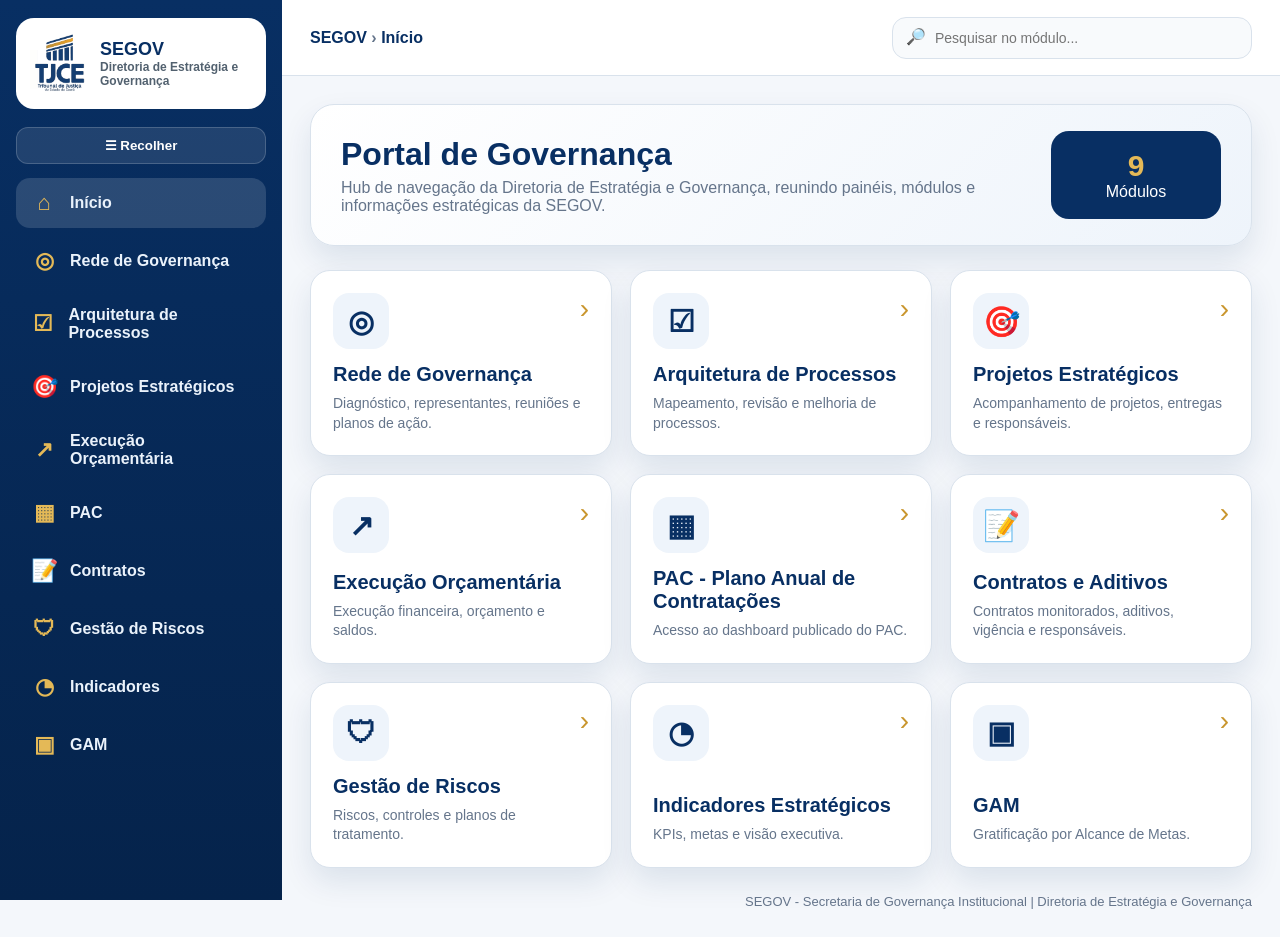
==== commit c0541866: "Add files via upload" ====
--- a/index.html
+++ b/index.html
@@ -1,505 +1,10 @@
-<!DOCTYPE html>
-<html lang="pt-BR">
-<head>
-<meta charset="UTF-8">
-<meta name="viewport" content="width=device-width, initial-scale=1.0">
-<title>SEGOV - Portal de Governança</title>
-
-<style>
-:root{
-  --azul:#082f63;
-  --azul2:#05234b;
-  --dourado:#c9962e;
-  --texto:#061f48;
-  --borda:#d9e1ea;
-}
-
-*{
-  box-sizing:border-box;
-  margin:0;
-  padding:0;
-  font-family:"Segoe UI", Arial, sans-serif;
-}
-
-body{
-  min-height:100vh;
-  background:linear-gradient(135deg,#f7f9fc,#eef3f8);
-  color:var(--texto);
-}
-
-.dashboard{
-  min-height:100vh;
-  display:grid;
-  grid-template-columns:250px 1fr;
-}
-
-.sidebar{
-  background:linear-gradient(180deg,var(--azul),var(--azul2));
-  color:#fff;
-  padding:28px 24px;
-  position:relative;
-  overflow:hidden;
-}
-
-.sidebar:after{
-  content:"";
-  position:absolute;
-  width:340px;
-  height:340px;
-  border:16px solid var(--dourado);
-  border-radius:50%;
-  left:-170px;
-  bottom:-170px;
-}
-
-.logo-box{
-  background:#fff;
-  margin:-28px -24px 58px;
-  padding:28px 20px;
-  text-align:center;
-  border-bottom-right-radius:34px;
-}
-
-.logo-box img{
-  width:160px;
-  max-width:100%;
-}
-
-.side-title{
-  border-left:5px solid var(--dourado);
-  padding-left:16px;
-  margin-bottom:34px;
-  position:relative;
-  z-index:1;
-}
-
-.side-title h1{
-  font-size:34px;
-  letter-spacing:1px;
-  margin-bottom:8px;
-}
-
-.side-title p{
-  font-size:22px;
-  line-height:1.25;
-  font-weight:700;
-}
-
-.side-line{
-  height:2px;
-  background:var(--dourado);
-  margin:26px 0 36px;
-  position:relative;
-  z-index:1;
-}
-
-.side-dept{
-  display:flex;
-  gap:14px;
-  align-items:center;
-  font-size:18px;
-  font-weight:600;
-  line-height:1.25;
-  position:relative;
-  z-index:1;
-}
-
-.side-dept .icon{
-  font-size:40px;
-  color:#e4b957;
-}
-
-.main{
-  padding:20px 22px;
-}
-
-.frame{
-  min-height:calc(100vh - 40px);
-  border:3px solid var(--azul);
-  border-radius:28px;
-  background:rgba(255,255,255,.9);
-  padding:30px 34px 24px;
-  box-shadow:0 18px 38px rgba(8,47,99,.12);
-}
-
-.header{
-  text-align:center;
-  margin-bottom:26px;
-}
-
-.header h1{
-  font-size:48px;
-  color:var(--azul);
-  letter-spacing:3px;
-  font-weight:900;
-}
-
-.header h2{
-  font-size:25px;
-  color:var(--azul);
-  margin-top:4px;
-  font-weight:800;
-}
-
-.gold-line{
-  height:3px;
-  width:480px;
-  max-width:70%;
-  background:var(--dourado);
-  margin:14px auto 12px;
-  border-radius:999px;
-}
-
-.header h3{
-  font-size:22px;
-  color:var(--azul);
-  font-weight:700;
-}
-
-.cards{
-  display:grid;
-  grid-template-columns:repeat(3,1fr);
-  gap:16px;
-  margin-top:20px;
-}
-
-.card{
-  min-height:168px;
-  background:#fff;
-  border:1px solid var(--borda);
-  border-radius:16px;
-  display:grid;
-  grid-template-columns:135px 1px 1fr 22px;
-  align-items:center;
-  gap:18px;
-  padding:20px;
-  color:var(--azul);
-  text-decoration:none;
-  box-shadow:0 8px 20px rgba(8,47,99,.10);
-  transition:.2s ease;
-  cursor:pointer;
-}
-
-.card:hover{
-  transform:translateY(-4px);
-  border-color:var(--dourado);
-  box-shadow:0 14px 28px rgba(8,47,99,.16);
-}
-
-.card-icon{
-  width:96px;
-  height:96px;
-  border:1.5px solid var(--dourado);
-  border-radius:50%;
-  display:flex;
-  align-items:center;
-  justify-content:center;
-  font-size:50px;
-  color:var(--azul);
-  margin:auto;
-}
-
-.divider{
-  height:110px;
-  background:#d7dee7;
-}
-
-.card h4{
-  font-size:22px;
-  line-height:1.22;
-  text-transform:uppercase;
-  margin-bottom:10px;
-  font-weight:900;
-}
-
-.card p{
-  font-size:15px;
-  line-height:1.38;
-  color:#092f63;
-}
-
-.arrow{
-  font-size:36px;
-  font-weight:300;
-  color:var(--azul);
-}
-
-.footer{
-  margin-top:26px;
-  border-top:1px solid #b9c4d1;
-  display:grid;
-  grid-template-columns:1fr 1fr 1fr 1.45fr;
-  padding-top:18px;
-}
-
-.footer-item{
-  display:flex;
-  align-items:center;
-  gap:16px;
-  padding:4px 20px;
-  border-right:1px solid #c6d0dc;
-}
-
-.footer-item:last-child{
-  border-right:none;
-}
-
-.footer-icon{
-  font-size:34px;
-  color:var(--azul);
-}
-
-.footer-item small{
-  display:block;
-  color:var(--azul);
-  font-weight:800;
-  margin-bottom:4px;
-}
-
-.footer-item span{
-  color:var(--azul);
-  font-size:16px;
-}
-
-@media(max-width:1180px){
-  .dashboard{
-    grid-template-columns:1fr;
-  }
-
-  .sidebar{
-    display:none;
-  }
-
-  .cards{
-    grid-template-columns:1fr 1fr;
-  }
-}
-
-@media(max-width:760px){
-  .main{
-    padding:12px;
-  }
-
-  .frame{
-    padding:22px 16px;
-  }
-
-  .header h1{
-    font-size:34px;
-  }
-
-  .header h2{
-    font-size:19px;
-  }
-
-  .header h3{
-    font-size:17px;
-  }
-
-  .cards{
-    grid-template-columns:1fr;
-  }
-
-  .card{
-    grid-template-columns:90px 1px 1fr 18px;
-    gap:12px;
-    padding:16px;
-  }
-
-  .card-icon{
-    width:74px;
-    height:74px;
-    font-size:38px;
-  }
-
-  .divider{
-    height:84px;
-  }
-
-  .card h4{
-    font-size:18px;
-  }
-
-  .card p{
-    font-size:13px;
-  }
-
-  .footer{
-    grid-template-columns:1fr;
-  }
-
-  .footer-item{
-    border-right:none;
-    border-bottom:1px solid #c6d0dc;
-    padding:14px 6px;
-  }
-}
-</style>
-</head>
-
-<body>
-<div class="dashboard">
-
-  <aside class="sidebar">
-    <div class="logo-box">
-      <img src="logo.png" alt="Logo TJCE">
-    </div>
-
-    <div class="side-title">
-      <h1>SEGOV</h1>
-      <p>Secretaria de<br>Governança<br>Institucional</p>
-    </div>
-
-    <div class="side-line"></div>
-
-    <div class="side-dept">
-      <div class="icon">▛</div>
-      <div>Diretoria de<br>Estratégia e<br>Governança</div>
-    </div>
-  </aside>
-
-  <main class="main">
-    <section class="frame">
-
-      <header class="header">
-        <h1>SEGOV</h1>
-        <h2>Secretaria de Governança Institucional</h2>
-        <div class="gold-line"></div>
-        <h3>Diretoria de Estratégia e Governança</h3>
-      </header>
-
-      <section class="cards">
-
-        <a class="card" href="rede.html">
-          <div class="card-icon">◎</div>
-          <div class="divider"></div>
-          <div>
-            <h4>Rede de Governança</h4>
-            <p>Acompanhamento da Rede de Governança Colaborativa</p>
-          </div>
-          <div class="arrow">›</div>
-        </a>
-
-        <a class="card" href="processos.html">
-          <div class="card-icon">☑</div>
-          <div class="divider"></div>
-          <div>
-            <h4>Arquitetura de Processos</h4>
-            <p>Mapeamento, análise e melhoria de processos</p>
-          </div>
-          <div class="arrow">›</div>
-        </a>
-
-        <a class="card" href="projetos.html">
-          <div class="card-icon">🎯</div>
-          <div class="divider"></div>
-          <div>
-            <h4>Projetos Estratégicos</h4>
-            <p>Acompanhamento dos projetos estratégicos do TJCE</p>
-          </div>
-          <div class="arrow">›</div>
-        </a>
-
-        <a class="card" href="orcamento.html">
-          <div class="card-icon">↗</div>
-          <div class="divider"></div>
-          <div>
-            <h4>Execução Orçamentária</h4>
-            <p>Execução orçamentária e acompanhamento financeiro</p>
-          </div>
-          <div class="arrow">›</div>
-        </a>
-
-        <a class="card"
-           href="https://luissena35-bit.github.io/acompanhamento_PAC_SEGOV/"
-           target="_blank"
-           rel="noopener noreferrer">
-          <div class="card-icon">▦</div>
-          <div class="divider"></div>
-          <div>
-            <h4>PAC - Plano Anual de Contratações</h4>
-            <p>Planejamento, demandas e acompanhamento</p>
-          </div>
-          <div class="arrow">›</div>
-        </a>
-
-        <a class="card" href="contratos.html">
-          <div class="card-icon">📝</div>
-          <div class="divider"></div>
-          <div>
-            <h4>Contratos e Aditivos</h4>
-            <p>Gestão e fiscalização de contratos, aditivos e renovações</p>
-          </div>
-          <div class="arrow">›</div>
-        </a>
-
-        <a class="card" href="riscos.html">
-          <div class="card-icon">🛡</div>
-          <div class="divider"></div>
-          <div>
-            <h4>Gestão de Riscos</h4>
-            <p>Identificação, avaliação e monitoramento de riscos</p>
-          </div>
-          <div class="arrow">›</div>
-        </a>
-
-        <a class="card" href="indicadores.html">
-          <div class="card-icon">◔</div>
-          <div class="divider"></div>
-          <div>
-            <h4>Indicadores Estratégicos</h4>
-            <p>Painéis e indicadores de desempenho</p>
-          </div>
-          <div class="arrow">›</div>
-        </a>
-
-        <a class="card" href="gam.html">
-          <div class="card-icon">▣</div>
-          <div class="divider"></div>
-          <div>
-            <h4>GAM - Gratificação por Alcance de Metas</h4>
-            <p>Gestão, análise e monitoramento das metas</p>
-          </div>
-          <div class="arrow">›</div>
-        </a>
-
-      </section>
-
-      <footer class="footer">
-        <div class="footer-item">
-          <div class="footer-icon">▣</div>
-          <div>
-            <small>DATA DE ATUALIZAÇÃO</small>
-            <span>06/07/2026</span>
-          </div>
-        </div>
-
-        <div class="footer-item">
-          <div class="footer-icon">◷</div>
-          <div>
-            <small>ÚLTIMA ATUALIZAÇÃO</small>
-            <span>09:15</span>
-          </div>
-        </div>
-
-        <div class="footer-item">
-          <div class="footer-icon">♙</div>
-          <div>
-            <small>USUÁRIO</small>
-            <span>SEGOV</span>
-          </div>
-        </div>
-
-        <div class="footer-item">
-          <div class="footer-icon">ⓘ</div>
-          <div>
-            <span>Clique em um dos módulos acima para acessar as informações</span>
-          </div>
-        </div>
-      </footer>
-
-    </section>
-  </main>
-</div>
-</body>
-</html>
+<!DOCTYPE html><html lang="pt-BR"><head><meta charset="UTF-8"><meta name="viewport" content="width=device-width, initial-scale=1.0"><title>SEGOV - Portal de Governança</title><link rel="stylesheet" href="style.css"></head><body><div class="app"><aside class="sidebar"><div class="sidebar-header"><img src="img/logo-tjce.png" alt="Logo TJCE"><div class="sidebar-title"><strong>SEGOV</strong><span>Diretoria de Estratégia e Governança</span></div></div><button class="toggle" onclick="toggleSidebar()">☰ Recolher</button><nav class="nav"><a href="index.html" class="active"><span class="ico">⌂</span><span>Início</span></a><a href="rede.html" class=""><span class="ico">◎</span><span>Rede de Governança</span></a><a href="processos.html" class=""><span class="ico">☑</span><span>Arquitetura de Processos</span></a><a href="projetos.html" class=""><span class="ico">🎯</span><span>Projetos Estratégicos</span></a><a href="orcamento.html" class=""><span class="ico">↗</span><span>Execução Orçamentária</span></a><a href="https://luissena35-bit.github.io/acompanhamento_PAC_SEGOV/" target="_blank" rel="noopener noreferrer"><span class="ico">▦</span><span>PAC</span></a><a href="contratos.html" class=""><span class="ico">📝</span><span>Contratos</span></a><a href="riscos.html" class=""><span class="ico">🛡</span><span>Gestão de Riscos</span></a><a href="indicadores.html" class=""><span class="ico">◔</span><span>Indicadores</span></a><a href="gam.html" class=""><span class="ico">▣</span><span>GAM</span></a></nav></aside><main class="main"><header class="topbar"><div class="breadcrumb">SEGOV <span>›</span> Início</div><div class="search"><input id="globalSearch" oninput="filterCards()" placeholder="Pesquisar no módulo..."></div></header><section class="content"><section class="hero"><div><h1>Portal de Governança</h1><p>Hub de navegação da Diretoria de Estratégia e Governança, reunindo painéis, módulos e informações estratégicas da SEGOV.</p></div><div class="hero-badge"><strong>9</strong><span>Módulos</span></div></section><section class="cards">
+<a class="card" data-search="rede governança diagnóstico reuniões" href="rede.html"><div class="card-top"><div class="ico">◎</div><div class="arrow">›</div></div><div><h3>Rede de Governança</h3><p>Diagnóstico, representantes, reuniões e planos de ação.</p></div></a>
+<a class="card" data-search="arquitetura processos mapeamento fluxos" href="processos.html"><div class="card-top"><div class="ico">☑</div><div class="arrow">›</div></div><div><h3>Arquitetura de Processos</h3><p>Mapeamento, revisão e melhoria de processos.</p></div></a>
+<a class="card" data-search="projetos estratégicos entregas cronogramas" href="projetos.html"><div class="card-top"><div class="ico">🎯</div><div class="arrow">›</div></div><div><h3>Projetos Estratégicos</h3><p>Acompanhamento de projetos, entregas e responsáveis.</p></div></a>
+<a class="card" data-search="execução orçamentária orçamento financeiro" href="orcamento.html"><div class="card-top"><div class="ico">↗</div><div class="arrow">›</div></div><div><h3>Execução Orçamentária</h3><p>Execução financeira, orçamento e saldos.</p></div></a>
+<a class="card" data-search="pac plano anual contratações" href="https://luissena35-bit.github.io/acompanhamento_PAC_SEGOV/" target="_blank" rel="noopener noreferrer"><div class="card-top"><div class="ico">▦</div><div class="arrow">›</div></div><div><h3>PAC - Plano Anual de Contratações</h3><p>Acesso ao dashboard publicado do PAC.</p></div></a>
+<a class="card" data-search="contratos aditivos renovações serval mvr portifólio módulo" href="contratos.html"><div class="card-top"><div class="ico">📝</div><div class="arrow">›</div></div><div><h3>Contratos e Aditivos</h3><p>Contratos monitorados, aditivos, vigência e responsáveis.</p></div></a>
+<a class="card" data-search="riscos controles gestão matriz" href="riscos.html"><div class="card-top"><div class="ico">🛡</div><div class="arrow">›</div></div><div><h3>Gestão de Riscos</h3><p>Riscos, controles e planos de tratamento.</p></div></a>
+<a class="card" data-search="indicadores estratégicos kpi metas" href="indicadores.html"><div class="card-top"><div class="ico">◔</div><div class="arrow">›</div></div><div><h3>Indicadores Estratégicos</h3><p>KPIs, metas e visão executiva.</p></div></a>
+<a class="card" data-search="gam gratificação alcance metas" href="gam.html"><div class="card-top"><div class="ico">▣</div><div class="arrow">›</div></div><div><h3>GAM</h3><p>Gratificação por Alcance de Metas.</p></div></a></section><div class="footer">SEGOV - Secretaria de Governança Institucional | Diretoria de Estratégia e Governança</div></section></main></div><script src="app.js"></script></body></html>
--- a/style.css
+++ b/style.css
@@ -0,0 +1,3 @@
+
+:root{--azul:#082f63;--azul2:#05234b;--azul3:#0d3d7a;--dourado:#c9962e;--dourado2:#e4b957;--bg:#f4f7fb;--card:#fff;--texto:#102a43;--muted:#65758b;--borda:#d9e2ec;--shadow:0 14px 30px rgba(8,47,99,.10)}
+*{box-sizing:border-box;margin:0;padding:0;font-family:"Segoe UI",Arial,sans-serif}body{min-height:100vh;background:var(--bg);color:var(--texto)}.app{display:grid;grid-template-columns:282px 1fr;min-height:100vh}.sidebar{background:linear-gradient(180deg,var(--azul),var(--azul2));color:#fff;padding:18px 16px;position:sticky;top:0;height:100vh;transition:.25s ease;overflow:hidden}.sidebar.collapsed{width:86px}.sidebar-header{display:flex;align-items:center;gap:12px;background:#fff;border-radius:18px;padding:14px;margin-bottom:18px}.sidebar-header img{width:58px}.sidebar-title strong{display:block;color:var(--azul);font-size:18px}.sidebar-title span{display:block;color:#52616f;font-size:12px;font-weight:700}.toggle{width:100%;border:1px solid rgba(255,255,255,.18);background:rgba(255,255,255,.10);color:#fff;padding:10px;border-radius:12px;margin-bottom:14px;cursor:pointer;font-weight:800}.nav{display:grid;gap:8px}.nav a{display:flex;align-items:center;gap:12px;text-decoration:none;color:#eaf2fb;padding:12px 14px;border-radius:14px;font-weight:700}.nav a:hover,.nav a.active{background:rgba(255,255,255,.14)}.nav .ico{font-size:22px;width:28px;text-align:center;color:var(--dourado2)}.sidebar.collapsed .sidebar-title,.sidebar.collapsed .nav span{display:none}.main{min-width:0}.topbar{height:76px;background:#fff;border-bottom:1px solid var(--borda);display:flex;align-items:center;justify-content:space-between;padding:0 28px;position:sticky;top:0;z-index:5}.breadcrumb{font-weight:800;color:var(--azul)}.breadcrumb span{color:var(--muted);font-weight:700}.search{width:360px;max-width:45vw;position:relative}.search input{width:100%;padding:12px 14px 12px 42px;border:1px solid var(--borda);border-radius:14px;background:#f8fafc;font-size:14px;outline:none}.search:before{content:"🔎";position:absolute;left:14px;top:10px}.content{padding:28px}.hero{background:linear-gradient(135deg,#fff,#eef4fb);border:1px solid var(--borda);border-radius:24px;padding:26px 30px;box-shadow:var(--shadow);display:flex;justify-content:space-between;gap:18px;align-items:center;margin-bottom:24px}.hero h1{color:var(--azul);font-size:32px;margin-bottom:6px}.hero p{color:var(--muted);font-size:16px}.hero-badge{background:var(--azul);color:#fff;border-radius:18px;padding:18px 22px;text-align:center;min-width:170px}.hero-badge strong{display:block;font-size:30px;color:var(--dourado2)}.cards{display:grid;grid-template-columns:repeat(3,1fr);gap:18px}.card{background:var(--card);border:1px solid var(--borda);border-radius:20px;padding:22px;text-decoration:none;color:var(--texto);box-shadow:var(--shadow);transition:.2s ease;min-height:170px;display:flex;flex-direction:column;justify-content:space-between}.card:hover{transform:translateY(-4px);border-color:var(--dourado)}.card-top{display:flex;align-items:flex-start;justify-content:space-between;gap:12px}.card .ico{width:56px;height:56px;border-radius:16px;background:#eef4fb;color:var(--azul);display:flex;align-items:center;justify-content:center;font-size:30px;font-weight:900}.card h3{font-size:20px;color:var(--azul);margin:14px 0 8px}.card p{font-size:14px;color:var(--muted);line-height:1.4}.arrow{font-size:28px;color:var(--dourado)}.kpis{display:grid;grid-template-columns:repeat(4,1fr);gap:16px;margin-bottom:22px}.kpi{background:#fff;border:1px solid var(--borda);border-radius:18px;padding:18px;box-shadow:var(--shadow)}.kpi small{font-weight:800;color:var(--muted);text-transform:uppercase;font-size:11px}.kpi strong{display:block;color:var(--azul);font-size:28px;margin-top:8px}.table-card{background:#fff;border:1px solid var(--borda);border-radius:20px;box-shadow:var(--shadow);overflow:hidden}.table-head{padding:18px 22px;border-bottom:1px solid var(--borda);display:flex;justify-content:space-between;align-items:center}.table-head h2{color:var(--azul);font-size:20px}table{width:100%;border-collapse:collapse}th,td{text-align:left;padding:16px 22px;border-bottom:1px solid #edf2f7;font-size:14px}th{background:#f8fafc;color:var(--azul);font-size:12px;text-transform:uppercase;letter-spacing:.4px}.status{display:inline-block;padding:7px 10px;border-radius:999px;font-size:12px;font-weight:800}.ok{background:#e7f8ef;color:#1f7a46}.warn{background:#fff6dc;color:#8a6200}.btn{display:inline-block;text-decoration:none;background:var(--azul);color:#fff;padding:9px 13px;border-radius:10px;font-size:13px;font-weight:800}.btn:hover{background:var(--azul3)}.footer{margin-top:26px;color:var(--muted);font-size:13px;text-align:right}@media(max-width:1100px){.cards{grid-template-columns:1fr 1fr}.kpis{grid-template-columns:1fr 1fr}.app{grid-template-columns:86px 1fr}.sidebar{width:86px}.sidebar-title,.nav span{display:none}}@media(max-width:760px){.app{display:block}.sidebar{height:auto;width:auto;position:relative}.sidebar.collapsed{width:auto}.nav{grid-template-columns:1fr 1fr}.sidebar-title,.nav span{display:block}.topbar{height:auto;display:block;padding:18px}.search{width:100%;max-width:100%;margin-top:12px}.content{padding:16px}.hero{display:block}.hero-badge{margin-top:16px}.cards,.kpis{grid-template-columns:1fr}th,td{padding:12px}.sidebar-header img{width:48px}}
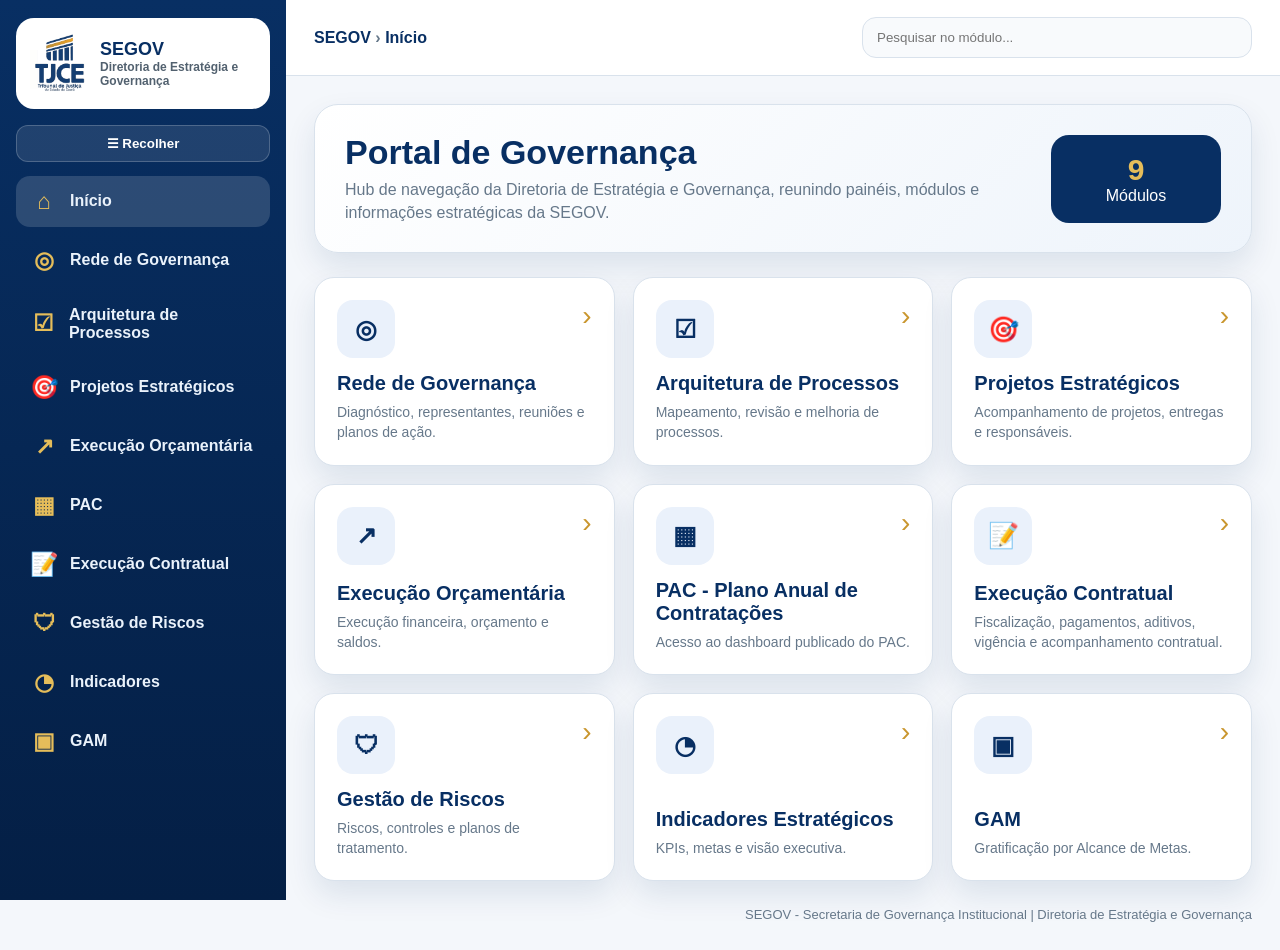
==== commit f4367b49: "Add files via upload" ====
--- a/index.html
+++ b/index.html
@@ -1,10 +1 @@
-<!DOCTYPE html><html lang="pt-BR"><head><meta charset="UTF-8"><meta name="viewport" content="width=device-width, initial-scale=1.0"><title>SEGOV - Portal de Governança</title><link rel="stylesheet" href="style.css"></head><body><div class="app"><aside class="sidebar"><div class="sidebar-header"><img src="img/logo-tjce.png" alt="Logo TJCE"><div class="sidebar-title"><strong>SEGOV</strong><span>Diretoria de Estratégia e Governança</span></div></div><button class="toggle" onclick="toggleSidebar()">☰ Recolher</button><nav class="nav"><a href="index.html" class="active"><span class="ico">⌂</span><span>Início</span></a><a href="rede.html" class=""><span class="ico">◎</span><span>Rede de Governança</span></a><a href="processos.html" class=""><span class="ico">☑</span><span>Arquitetura de Processos</span></a><a href="projetos.html" class=""><span class="ico">🎯</span><span>Projetos Estratégicos</span></a><a href="orcamento.html" class=""><span class="ico">↗</span><span>Execução Orçamentária</span></a><a href="https://luissena35-bit.github.io/acompanhamento_PAC_SEGOV/" target="_blank" rel="noopener noreferrer"><span class="ico">▦</span><span>PAC</span></a><a href="contratos.html" class=""><span class="ico">📝</span><span>Contratos</span></a><a href="riscos.html" class=""><span class="ico">🛡</span><span>Gestão de Riscos</span></a><a href="indicadores.html" class=""><span class="ico">◔</span><span>Indicadores</span></a><a href="gam.html" class=""><span class="ico">▣</span><span>GAM</span></a></nav></aside><main class="main"><header class="topbar"><div class="breadcrumb">SEGOV <span>›</span> Início</div><div class="search"><input id="globalSearch" oninput="filterCards()" placeholder="Pesquisar no módulo..."></div></header><section class="content"><section class="hero"><div><h1>Portal de Governança</h1><p>Hub de navegação da Diretoria de Estratégia e Governança, reunindo painéis, módulos e informações estratégicas da SEGOV.</p></div><div class="hero-badge"><strong>9</strong><span>Módulos</span></div></section><section class="cards">
-<a class="card" data-search="rede governança diagnóstico reuniões" href="rede.html"><div class="card-top"><div class="ico">◎</div><div class="arrow">›</div></div><div><h3>Rede de Governança</h3><p>Diagnóstico, representantes, reuniões e planos de ação.</p></div></a>
-<a class="card" data-search="arquitetura processos mapeamento fluxos" href="processos.html"><div class="card-top"><div class="ico">☑</div><div class="arrow">›</div></div><div><h3>Arquitetura de Processos</h3><p>Mapeamento, revisão e melhoria de processos.</p></div></a>
-<a class="card" data-search="projetos estratégicos entregas cronogramas" href="projetos.html"><div class="card-top"><div class="ico">🎯</div><div class="arrow">›</div></div><div><h3>Projetos Estratégicos</h3><p>Acompanhamento de projetos, entregas e responsáveis.</p></div></a>
-<a class="card" data-search="execução orçamentária orçamento financeiro" href="orcamento.html"><div class="card-top"><div class="ico">↗</div><div class="arrow">›</div></div><div><h3>Execução Orçamentária</h3><p>Execução financeira, orçamento e saldos.</p></div></a>
-<a class="card" data-search="pac plano anual contratações" href="https://luissena35-bit.github.io/acompanhamento_PAC_SEGOV/" target="_blank" rel="noopener noreferrer"><div class="card-top"><div class="ico">▦</div><div class="arrow">›</div></div><div><h3>PAC - Plano Anual de Contratações</h3><p>Acesso ao dashboard publicado do PAC.</p></div></a>
-<a class="card" data-search="contratos aditivos renovações serval mvr portifólio módulo" href="contratos.html"><div class="card-top"><div class="ico">📝</div><div class="arrow">›</div></div><div><h3>Contratos e Aditivos</h3><p>Contratos monitorados, aditivos, vigência e responsáveis.</p></div></a>
-<a class="card" data-search="riscos controles gestão matriz" href="riscos.html"><div class="card-top"><div class="ico">🛡</div><div class="arrow">›</div></div><div><h3>Gestão de Riscos</h3><p>Riscos, controles e planos de tratamento.</p></div></a>
-<a class="card" data-search="indicadores estratégicos kpi metas" href="indicadores.html"><div class="card-top"><div class="ico">◔</div><div class="arrow">›</div></div><div><h3>Indicadores Estratégicos</h3><p>KPIs, metas e visão executiva.</p></div></a>
-<a class="card" data-search="gam gratificação alcance metas" href="gam.html"><div class="card-top"><div class="ico">▣</div><div class="arrow">›</div></div><div><h3>GAM</h3><p>Gratificação por Alcance de Metas.</p></div></a></section><div class="footer">SEGOV - Secretaria de Governança Institucional | Diretoria de Estratégia e Governança</div></section></main></div><script src="app.js"></script></body></html>+<!DOCTYPE html><html lang="pt-BR"><head><meta charset="UTF-8"><meta name="viewport" content="width=device-width, initial-scale=1.0"><title>SEGOV - Portal de Governança</title><link rel="stylesheet" href="estilo.css"></head><body><div class="app"><aside class="sidebar"><div class="sidebar-header"><img src="imagem/logo-tjce.png" alt="Logo TJCE"><div class="sidebar-title"><strong>SEGOV</strong><span>Diretoria de Estratégia e Governança</span></div></div><button class="toggle" onclick="toggleSidebar()">☰ Recolher</button><nav class="nav"><a href="index.html" class="active" ><span class="ico">⌂</span><span>Início</span></a><a href="rede.html" class="" ><span class="ico">◎</span><span>Rede de Governança</span></a><a href="processos.html" class="" ><span class="ico">☑</span><span>Arquitetura de Processos</span></a><a href="projetos.html" class="" ><span class="ico">🎯</span><span>Projetos Estratégicos</span></a><a href="orcamento.html" class="" ><span class="ico">↗</span><span>Execução Orçamentária</span></a><a href="https://luissena35-bit.github.io/acompanhamento_PAC_SEGOV/" class="" target="_blank" rel="noopener noreferrer"><span class="ico">▦</span><span>PAC</span></a><a href="contratos.html" class="" ><span class="ico">📝</span><span>Execução Contratual</span></a><a href="riscos.html" class="" ><span class="ico">🛡</span><span>Gestão de Riscos</span></a><a href="indicadores.html" class="" ><span class="ico">◔</span><span>Indicadores</span></a><a href="gam.html" class="" ><span class="ico">▣</span><span>GAM</span></a></nav></aside><main class="main"><header class="topbar"><div class="breadcrumb">SEGOV <span>›</span> Início</div><div class="search"><input id="globalSearch" oninput="filterCards()" placeholder="Pesquisar no módulo..."></div></header><section class="content"><section class="hero"><div><h1>Portal de Governança</h1><p>Hub de navegação da Diretoria de Estratégia e Governança, reunindo painéis, módulos e informações estratégicas da SEGOV.</p></div><div class="hero-badge"><strong>9</strong><span>Módulos</span></div></section><section class="cards"><a class="card" data-search="rede governança diagnóstico reuniões" href="rede.html" ><div class="card-top"><div class="iconbox">◎</div><div class="arrow">›</div></div><div><h3>Rede de Governança</h3><p>Diagnóstico, representantes, reuniões e planos de ação.</p></div></a><a class="card" data-search="arquitetura processos mapeamento fluxos" href="processos.html" ><div class="card-top"><div class="iconbox">☑</div><div class="arrow">›</div></div><div><h3>Arquitetura de Processos</h3><p>Mapeamento, revisão e melhoria de processos.</p></div></a><a class="card" data-search="projetos estratégicos entregas cronogramas" href="projetos.html" ><div class="card-top"><div class="iconbox">🎯</div><div class="arrow">›</div></div><div><h3>Projetos Estratégicos</h3><p>Acompanhamento de projetos, entregas e responsáveis.</p></div></a><a class="card" data-search="execução orçamentária orçamento financeiro" href="orcamento.html" ><div class="card-top"><div class="iconbox">↗</div><div class="arrow">›</div></div><div><h3>Execução Orçamentária</h3><p>Execução financeira, orçamento e saldos.</p></div></a><a class="card" data-search="pac plano anual contratações" href="https://luissena35-bit.github.io/acompanhamento_PAC_SEGOV/" target="_blank" rel="noopener noreferrer"><div class="card-top"><div class="iconbox">▦</div><div class="arrow">›</div></div><div><h3>PAC - Plano Anual de Contratações</h3><p>Acesso ao dashboard publicado do PAC.</p></div></a><a class="card" data-search="execução contratual fiscalização contratos aditivos pagamentos serval mvr portifólio módulo" href="contratos.html" ><div class="card-top"><div class="iconbox">📝</div><div class="arrow">›</div></div><div><h3>Execução Contratual</h3><p>Fiscalização, pagamentos, aditivos, vigência e acompanhamento contratual.</p></div></a><a class="card" data-search="riscos controles gestão matriz" href="riscos.html" ><div class="card-top"><div class="iconbox">🛡</div><div class="arrow">›</div></div><div><h3>Gestão de Riscos</h3><p>Riscos, controles e planos de tratamento.</p></div></a><a class="card" data-search="indicadores estratégicos kpi metas" href="indicadores.html" ><div class="card-top"><div class="iconbox">◔</div><div class="arrow">›</div></div><div><h3>Indicadores Estratégicos</h3><p>KPIs, metas e visão executiva.</p></div></a><a class="card" data-search="gam gratificação alcance metas" href="gam.html" ><div class="card-top"><div class="iconbox">▣</div><div class="arrow">›</div></div><div><h3>GAM</h3><p>Gratificação por Alcance de Metas.</p></div></a></section><div class="footer">SEGOV - Secretaria de Governança Institucional | Diretoria de Estratégia e Governança</div></section></main></div><script src="app.js"></script></body></html>
--- a/estilo.css
+++ b/estilo.css
@@ -0,0 +1,3 @@
+
+:root{--azul:#082f63;--azul2:#041f45;--gold:#c9962e;--bg:#f4f7fb;--card:#fff;--txt:#102a43;--muted:#66788a;--bd:#d9e2ec;--shadow:0 14px 30px rgba(8,47,99,.10)}
+*{box-sizing:border-box;margin:0;padding:0;font-family:"Segoe UI",Arial,sans-serif}body{background:var(--bg);color:var(--txt)}.app{display:grid;grid-template-columns:286px 1fr;min-height:100vh}.sidebar{background:linear-gradient(180deg,var(--azul),var(--azul2));color:#fff;padding:18px 16px;position:sticky;top:0;height:100vh;overflow:auto}.sidebar.collapsed{width:86px}.sidebar-header{display:flex;gap:12px;align-items:center;background:#fff;border-radius:18px;padding:14px;margin-bottom:16px}.sidebar-header img{width:58px}.sidebar-title strong{display:block;color:var(--azul);font-size:18px}.sidebar-title span{display:block;color:#52616f;font-size:12px;font-weight:700}.toggle{width:100%;border:1px solid rgba(255,255,255,.2);background:rgba(255,255,255,.1);color:#fff;padding:10px;border-radius:12px;margin-bottom:14px;cursor:pointer;font-weight:800}.nav{display:grid;gap:8px}.nav a{display:flex;gap:12px;align-items:center;text-decoration:none;color:#eaf2fb;padding:12px 14px;border-radius:14px;font-weight:700}.nav a:hover,.nav a.active{background:rgba(255,255,255,.15)}.ico{font-size:23px;width:28px;text-align:center;color:#e5bd5a}.sidebar.collapsed .sidebar-title,.sidebar.collapsed .nav span{display:none}.topbar{height:76px;background:#fff;border-bottom:1px solid var(--bd);display:flex;align-items:center;justify-content:space-between;padding:0 28px;position:sticky;top:0;z-index:5}.breadcrumb{font-weight:800;color:var(--azul)}.breadcrumb span{color:var(--muted)}.search{width:390px;max-width:45vw}.search input{width:100%;padding:12px 14px;border:1px solid var(--bd);border-radius:14px;background:#f8fafc}.content{padding:28px}.hero{background:linear-gradient(135deg,#fff,#eef4fb);border:1px solid var(--bd);border-radius:24px;padding:28px 30px;box-shadow:var(--shadow);display:flex;justify-content:space-between;gap:18px;align-items:center;margin-bottom:24px}.hero h1{color:var(--azul);font-size:34px;margin-bottom:6px}.hero p{color:var(--muted);line-height:1.45}.hero-badge{background:var(--azul);color:#fff;border-radius:18px;padding:18px 22px;text-align:center;min-width:170px}.hero-badge strong{display:block;font-size:30px;color:#e5bd5a}.cards{display:grid;grid-template-columns:repeat(3,1fr);gap:18px}.card{background:#fff;border:1px solid var(--bd);border-radius:20px;padding:22px;text-decoration:none;color:var(--txt);box-shadow:var(--shadow);transition:.2s;min-height:172px;display:flex;flex-direction:column;justify-content:space-between}.card:hover{transform:translateY(-4px);border-color:var(--gold)}.card-top{display:flex;justify-content:space-between}.iconbox{width:58px;height:58px;border-radius:16px;background:#eaf1fb;color:var(--azul);display:flex;align-items:center;justify-content:center;font-size:25px;font-weight:900}.card h3{font-size:20px;color:var(--azul);margin:14px 0 8px}.card p{font-size:14px;color:var(--muted);line-height:1.4}.arrow{font-size:28px;color:var(--gold)}.kpis{display:grid;grid-template-columns:repeat(4,1fr);gap:16px;margin-bottom:22px}.kpi{background:#fff;border:1px solid var(--bd);border-radius:18px;padding:18px;box-shadow:var(--shadow)}.kpi small{font-weight:800;color:var(--muted);text-transform:uppercase;font-size:11px}.kpi strong{display:block;color:var(--azul);font-size:28px;margin-top:8px}.table-card{background:#fff;border:1px solid var(--bd);border-radius:20px;box-shadow:var(--shadow);overflow:hidden;margin-top:22px}.table-head{padding:18px 22px;border-bottom:1px solid var(--bd);display:flex;justify-content:space-between;align-items:center}.table-head h2{color:var(--azul)}table{width:100%;border-collapse:collapse}th,td{text-align:left;padding:16px 22px;border-bottom:1px solid #edf2f7;font-size:14px}th{background:#f8fafc;color:var(--azul);font-size:12px;text-transform:uppercase}.status{padding:7px 10px;border-radius:999px;font-size:12px;font-weight:800}.ok{background:#e7f8ef;color:#1f7a46}.warn{background:#fff6dc;color:#8a6200}.btn{display:inline-block;text-decoration:none;background:var(--azul);color:#fff;padding:9px 13px;border-radius:10px;font-size:13px;font-weight:800}.footer{margin-top:26px;color:var(--muted);font-size:13px;text-align:right}@media(max-width:1100px){.cards{grid-template-columns:1fr 1fr}.kpis{grid-template-columns:1fr 1fr}.app{grid-template-columns:86px 1fr}.sidebar{width:86px}.sidebar-title,.nav span{display:none}}@media(max-width:760px){.app{display:block}.sidebar{height:auto;width:auto;position:relative}.sidebar.collapsed{width:auto}.nav{grid-template-columns:1fr 1fr}.sidebar-title,.nav span{display:block}.topbar{height:auto;display:block;padding:18px}.search{width:100%;max-width:100%;margin-top:12px}.content{padding:16px}.hero{display:block}.hero-badge{margin-top:16px}.cards,.kpis{grid-template-columns:1fr}th,td{padding:12px}.table-head{display:block}.table-head .btn{margin-top:12px}}
